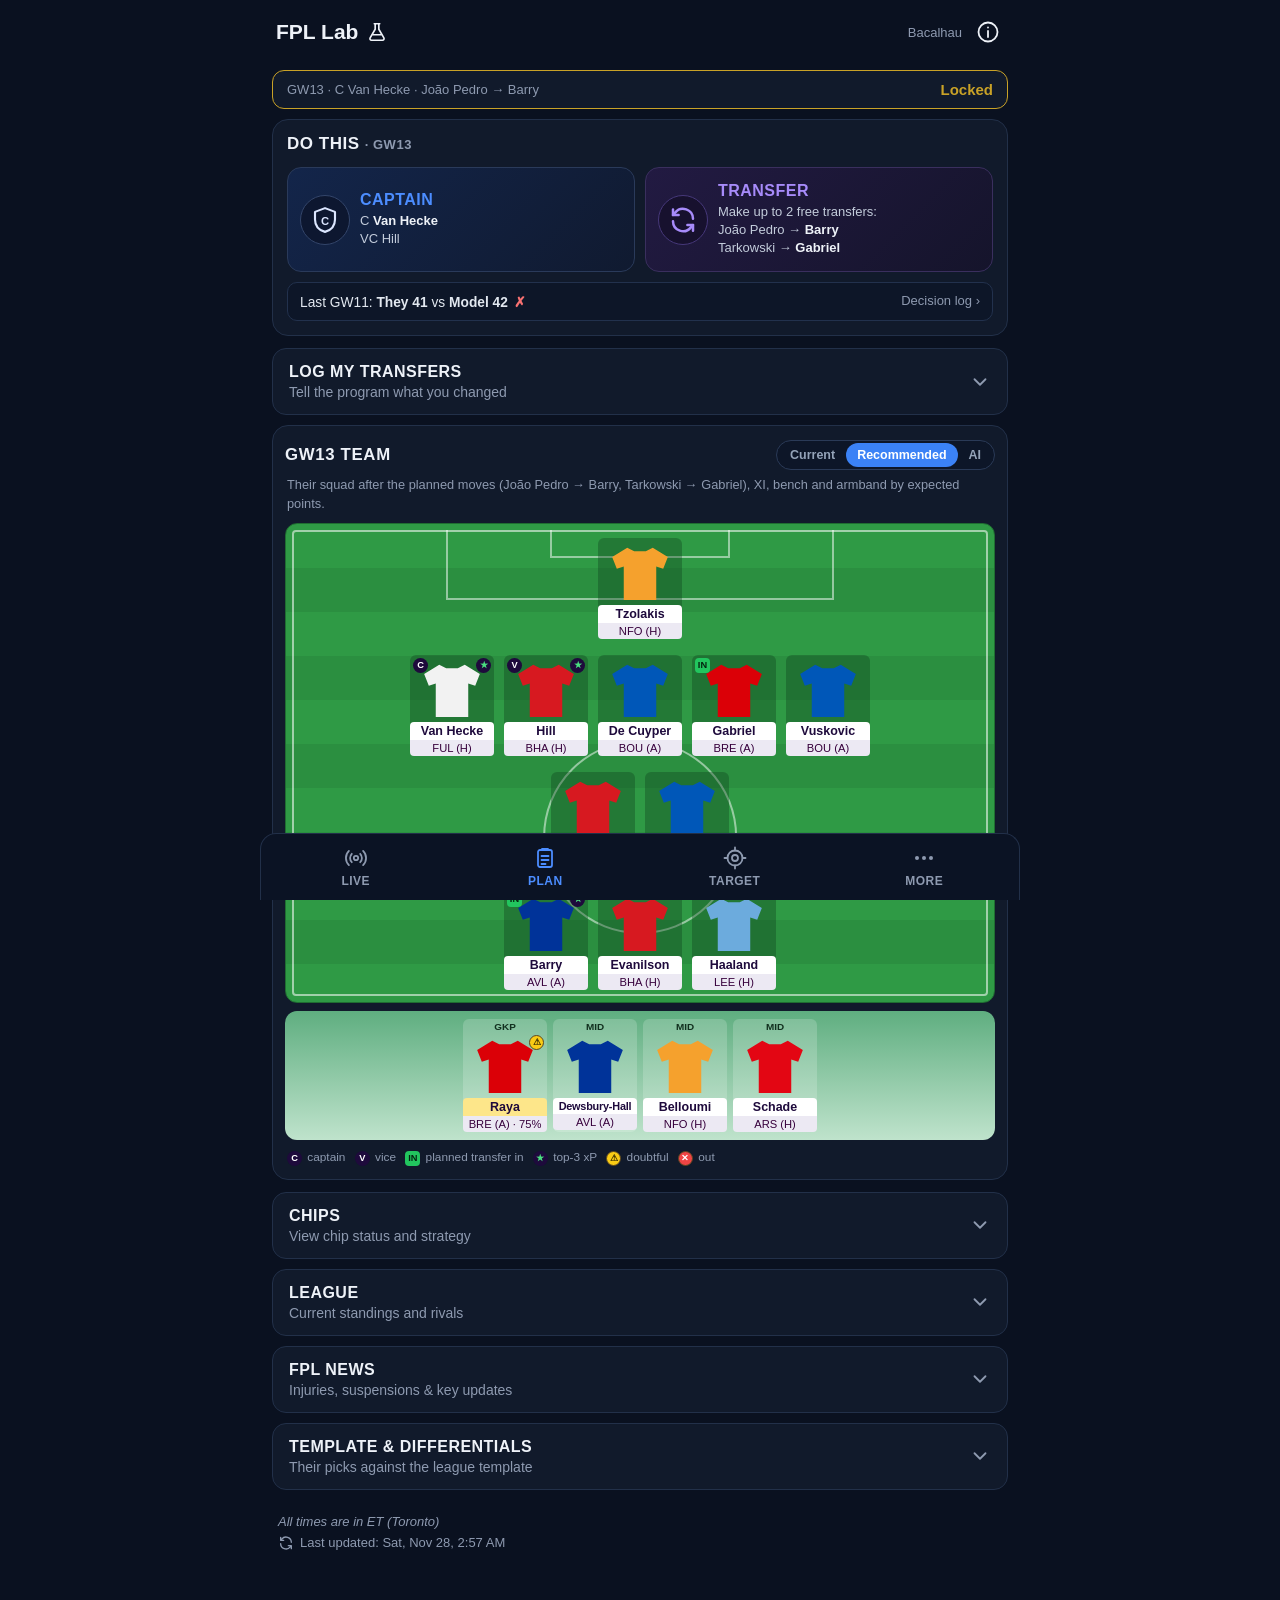
==== bacalhau.html @ bb695402 "Refresh FPL data 2026-11-28T07:57Z" ====
<!DOCTYPE html>
<html lang="en"><head><meta charset="utf-8"/><meta name="viewport" content="width=device-width,initial-scale=1"/>
<title>Bacalhau · FPL Lab</title>
<link rel="stylesheet" href="dashboard.css?v=b245bc27">
<style>footer a{color:var(--gold)}</style></head><body>
<header><div class="eyebrow">FPL Performance Lab</div><h1 id="teamName">Bacalhau</h1><div class="sub" id="meta"></div></header>
<div class="kpis" id="kpis"></div>
<div class="deadline-bar" id="deadlineBanner"></div><div id="chipAlert"></div><div id="liveBar"></div>
<nav class="tabs" id="tabs"></nav>
<section id="season" class="on"></section><section id="bench"></section><section id="captain"></section><section id="aiPlan"></section><section id="aiResults"></section><section id="aiDecision"></section><section id="transfers"></section>
<section id="plan"></section><section id="wildcard"></section><section id="strategy"></section><section id="stratFixtures"></section><section id="stratPlayers"></section><section id="stratRegress"></section><section id="revRegress"></section><section id="stratDefcon"></section><section id="stratRotation"></section><section id="stratFormFdr"></section><section id="stratValue"></section><section id="stratPrice"></section><section id="stratInjury"></section><section id="target1"></section><section id="target3"></section><section id="target6"></section><section id="leagues"></section><section id="news"></section><section id="setPieces"></section><section id="fh"></section><section id="chips"></section>
<footer id="foot"></footer>
<script src="dashboard-common.js?v=98f9e011"></script>
<script src="swing.js?v=a8206ab1"></script>
<script src="bacalhau-data.js?v=906083fa"></script>
<script src="news.js?v=6382385e"></script>
<script src="exa-news.js?v=5fb4ed66"></script>
<script src="bacalhau-wildcard.js?v=8e139f3d"></script>
<script>
const W={"You":"They","you":"they","Your":"Their","own":"Bacalhau doesn't own"}; // wording for the shared renderers in dashboard-common.js

const D=window.FPL_DATA;
document.getElementById("teamName").textContent=D.team.name;
document.getElementById("meta").textContent=D.team.manager+" · ID "+D.team.id+" · updated "+toToronto(D.generated_at);
document.getElementById("kpis").innerHTML=[["Season points",D.team.overall_points],["Overall rank",fmt(D.team.overall_rank)],[(D.team.live_value!=null?"Sell value":"Squad value"),"£"+Number(D.team.live_value??D.team.value).toFixed(1)+"m"],["Bank","£"+Number(D.team.bank).toFixed(1)+"m"]].map(([k,v])=>`<div class="kpi"><span>${k}</span><b>${v}</b></div>`).join("");
startDeadlineBanner(D,"deadlineBanner");
document.getElementById("chipAlert").innerHTML=chipAlertBanner(D);
loadLive("Bacalhau");
const TAB_GROUPS=[
  {id:"review",label:"Review",tabs:[["season","Season"],["bench","Bench"],["captain","Captain"],["transfers","Transfers"],["chips","Chips"],["revRegress","Regression"]]},
  {id:"ai",label:"AI team",tabs:[["aiPlan","Plan"],["aiResults","Results"],["aiDecision","Decision"]]},
  {id:"plan",label:"Plan",tabs:[["plan","Next 2 GWs"],["fh","Free Hit"],["wildcard","Wildcard"]]},
  {id:"strategy",label:"Strategy",tabs:[["strategy","Chips & Hits"],["stratFixtures","Fixtures"],["stratPlayers","XGA"],["stratRegress","Regression"],["stratDefcon","DEFCON"],["stratFormFdr","Form/FDR"],["stratValue","Value"]]},
  {id:"target",label:"Target",tabs:[["target1","1 GW"],["target3","3 GW"],["target6","6 GW"]]},
  {id:"intel",label:"Intel",tabs:[["news","News"],["stratInjury","Injury"],["stratRotation","Rotation"],["stratPrice","Price radar"],["setPieces","Set pieces"]]},
  {id:"league",label:"Leagues",tabs:[["leagues","Leagues"]]}
];
let activeGroup="review", activeTab="season";
const TAB_KEY="fpl-lab:tab:bacalhau";
{const r=restoreTab(TAB_GROUPS,TAB_KEY,activeGroup,activeTab); activeGroup=r.group; activeTab=r.tab;}
document.getElementById("tabs").onclick=e=>{const b=e.target.closest("button"); if(!b) return;
  if(b.dataset.group){activeGroup=b.dataset.group; const first=(TAB_GROUPS.find(x=>x.id===activeGroup)||{}).tabs||[]; if(!first.some(t=>t[0]===activeTab)) activeTab=first[0][0];}
  else if(b.dataset.id){activeTab=b.dataset.id; const owner=TAB_GROUPS.find(x=>x.tabs.some(t=>t[0]===activeTab)); if(owner) activeGroup=owner.id;}
  paintTabs();};
window.addEventListener("hashchange",()=>{const r=restoreTab(TAB_GROUPS,TAB_KEY,activeGroup,activeTab); if(r.tab!==activeTab){activeGroup=r.group; activeTab=r.tab; paintTabs();}});
paintTabs();
document.getElementById("season").innerHTML=dailyCheckCard(D)+gwTable();
const benchKeys=Object.keys(D.bench_audit||{}).sort((a,b)=>Number(String(b).replace(/\D/g,""))-Number(String(a).replace(/\D/g,"")));  // newest GW first
document.getElementById("bench").innerHTML=(benchKeys.length?benchKeys.map((k,i)=>benchBlock(k,k.toUpperCase(),i===0)).join(""):`<div class="card"><h2>Bench audit</h2><p class="note">No finished GW bench audit yet.</p></div>`)+`<ul class="note-list"><li>Green They = matched or beat the process benchmark; red They = fell short of it</li><li>Process/Hindsight are reference lines, not verdicts</li><li>Chips: green = correct sit, red = process miss, yellow = variance</li></ul>`;
renderCaptain(D);
renderRegression(D);
renderAiTeam(D,"Bacalhau");
function renderTransfers(){
  const rows=D.transfers||[];
  const total=rows.reduce((s,t)=>s+trNet(t),0);
  const by={}; for(const t of rows){const g=t.gw??"?"; by[g]=(by[g]||0)+trNet(t);}
  const gwLines=Object.keys(by).sort((a,b)=>Number(a)-Number(b)).map(g=>`<div class="chip">GW${g} · <b class="${cls(by[g])}">${sign(by[g])}</b></div>`).join("");
  const priceCell=t=>t.inn==="ROLL"?"–":`£${(t.out_price??0).toFixed(1)} → £${(t.in_price??0).toFixed(1)}`;
  const body=rows.map(t=>`<tr><td>GW${t.gw??"-"}</td><td>${esc(t.out)} → ${esc(t.inn)}</td><td>${t.chip?"–":priceCell(t)}</td><td class="${cls(trNet(t))}">${t.chip?"–":esc(t.net)}</td><td>${esc(t.verdict||"")}</td></tr>`).join("");
  const FL=D.ft_ledger||{};
  const ftRows=(FL.rows||[]).map(r=>`<tr><td>GW${r.gw}${r.chip?` <span class="pill used">${r.chip==="freehit"?"FH":"WC"}</span>`:""}</td><td>${r.had==null?"–":r.had}</td><td>${r.made}${r.chip?" (free)":""}</td><td class="${r.hit?"neg":""}">${r.hit?"−"+r.hit*4:"–"}</td><td><b>${r.left}</b></td></tr>`).join("");
  const ftCard=ftRows?`<div class="card"><h2>Free transfers · ${FL.next??"?"} for GW${FL.next_gw??"?"}</h2><ul class="note-list"><li>+1 free transfer each GW, banked up to 5; each transfer uses one, extras cost −4</li><li>Free Hit / Wildcard weeks: moves are free and the bank is carried through unchanged (nothing used, nothing added)</li><li>GW1 is the initial squad, so it banks nothing</li></ul><table class="table-compact"><thead><tr><th style="width:26%">GW</th><th style="width:18%">Had</th><th style="width:24%">Made</th><th style="width:16%">Hit</th><th style="width:16%">Left</th></tr></thead><tbody>${ftRows}</tbody></table></div>`:"";
  document.getElementById("transfers").innerHTML=rows.length
    ?ftCard+`<div class="card"><h2>Transfer points</h2><p class="note">Season net <b class="${cls(total)}">${sign(total)}</b></p><div class="xi">${gwLines}</div></div><div class="card"><h2>Transfers</h2><ul class="note-list"><li>Price = what Bacalhau sold the outgoing player for → what they paid for the incoming player, per FPL's own transfer record</li></ul><table><thead><tr><th>GW</th><th>Move</th><th>Price</th><th>Net</th><th>Verdict</th></tr></thead><tbody>${body}</tbody></table></div>`
    :`<div class="card"><h2>Transfers</h2><p class="note">No transfer-by-transfer list yet.</p></div>`;
}
renderTransfers();
function renderPlan(){
  const P=D.plan||{},up=P.upcoming||[];
  if(!up.length){document.getElementById("plan").innerHTML=`<div class="warn">Waiting for refresh.</div>`;return;}
  const heads=up.map(u=>`<th>GW${u.gw}</th>`).join("");
  const avail=P.availability||{};
  const rows=(P.rows||[]).map(r=>{
    const a=avail[r[1]]||null;
    const badge=a&&a.label?` <span class="pill used">${esc(a.label)}</span>`:"";
    let c=`<td>${esc(r[1])}${badge}</td><td>${esc(r[0])}</td>`;
    for(let i=0;i<up.length;i++){
      const xi=((P.xis||{})["gw"+up[i].gw]||{}).xi||[];
      const started=new Set(xi.map(n=>String(n).split(" (")[0]));
      let call=String(r[3+i*3])==="Blank"?"BLANK":(started.has(r[1])?"START":"SIT");
      c+=`<td>${esc(r[3+i*3])} <b class="${call==="START"?"pos":"neg"}">${call}</b></td>`;
    }
    return `<tr>${c}</tr>`;
  }).join("");
  const T=P.transfer||{}; const move=T.move;
  const actionLine=T.action==="TRANSFER"&&move?`${esc(move.out)} → ${esc(move.inn)}`:"Roll the free transfer";
  const squad=(P.rows||[]).map(r=>r[1]); const clubs={}; (P.rows||[]).forEach(r=>clubs[r[1]]=r[2]);
  const gw0=up[0]&&up[0].gw; const started=((((P.xis||{})["gw"+gw0]||{}).xi)||[]).map(n=>String(n).split(" (")[0]);
  const vs=newsVsSquad(squad, started, clubs);
  const benches=(P.bench_calls||[]).map(b=>`<div class="card"><h2>GW${b.gw} bench</h2><p class="note">Sit first: <b>${esc(b.worst||"-")}</b> · ${esc(b.why||"")}</p><div class="xi">${(b.sit||[]).map(x=>`<div class="chip sit">${esc(x)}</div>`).join("")}</div></div>`).join("");
  const transferCard=`<div class="card"><h2>Transfer · ${esc(T.action||"ROLL")} · ${T.ft_available??"?"} FT · bank £${Number(D.team.bank).toFixed(1)}</h2><p class="note"><b>${esc(actionLine)}</b></p><p class="note">${esc(T.reason||"")}</p></div>`;
  const injuryNote=Object.keys(avail).length?`<p class="note">Availability from FPL: ${esc(Object.entries(avail).map(([n,a])=>n+" "+(a.label||a.kind)).join(" · "))}</p>`:`<p class="note">No injury flags in current Bacalhau plan data.</p>`;
  const TT=D.transfer_targets||{};
  const ttXgRows=(TT.xg||[]).map(r=>`<tr><td>${nameCell(r.name,r.club)}${sigNote(r)}</td><td>${esc(r.pos)}</td><td>£${r.cost.toFixed(1)}</td><td>${Number(r.xgi_p90).toFixed(2)}</td><td>${r.goals}+${r.assists}</td></tr>`).join("")||`<tr><td colspan="5"><span class="note">No qualifying non-owned players yet.</span></td></tr>`;
  const ttDcRows=(TT.defcon||[]).map(r=>`<tr><td>${nameCell(r.name,r.club)}${sigNote(r)}</td><td>${esc(r.pos)}</td><td>£${r.cost.toFixed(1)}</td><td>${r.per90}/${r.threshold}</td></tr>`).join("")||`<tr><td colspan="4"><span class="note">No non-owned players reliably hitting the threshold yet.</span></td></tr>`;
  const targetsCard=`<div class="card"><h2>Transfer targets · not owned</h2><ul class="note-list"><li>Players Bacalhau doesn't own yet (${TT.min_minutes??"?"}+ mins)</li><li>Same signals used to audit their squad, scouted league-wide</li></ul><h3>Strong underlying (xGI per 90)</h3><table class="table-compact"><thead><tr><th style="width:36%">Player</th><th style="width:10%">Pos</th><th style="width:14%">Cost</th><th style="width:20%">xGI/90</th><th style="width:20%">G+A</th></tr></thead><tbody>${ttXgRows}</tbody></table><h3>Reliable DEFCON</h3><table class="table-compact"><thead><tr><th style="width:38%">Player</th><th style="width:12%">Pos</th><th style="width:16%">Cost</th><th style="width:34%">P90/Thr</th></tr></thead><tbody>${ttDcRows}</tbody></table></div>`;
  const W=window.FPL_WILDCARD_WATCH;
  const wildcardNote=(W&&W.chips&&W.chips.wildcard==="active")?`<div class="warn">Bacalhau has Wildcard <b>active</b> for GW${W.gw} (${esc(W.status)} — captured ${esc(W.captured_at)}). See the Wildcard tab for the squad.</div>`:"";
  document.getElementById("plan").innerHTML=`${thisGwCard(D)}${plannerCardCompact(D)}${wildcardNote}${transferCard}${newsCard("News vs Bacalhau",vs)}${benches}<div class="card"><h2>Fixtures</h2>${injuryNote}<table><thead><tr><th>Player</th><th>Pos</th>${heads}</tr></thead><tbody>${rows}</tbody></table></div>${targetsCard}`;
}
renderPlan();
function renderWildcardWatch(){
  const W=window.FPL_WILDCARD_WATCH;
  if(!W){document.getElementById("wildcard").innerHTML=`<div class="card"><h2>Wildcard watch</h2><p class="note">No wildcard squad captured yet.</p></div>`;return;}
  const R=W.recommend||null;
  const epByName={};
  if(R){(R.xi_ep||[]).concat(R.bench_ep||[]).forEach(p=>epByName[p.name]=p);}
  const statusKls={out:"neg",doubt:"mid"};
  const head=`<thead><tr><th style="width:38%">Player</th><th style="width:12%">Pos</th><th style="width:28%">Fixture</th><th style="width:22%">EP</th></tr></thead>`;
  const row=p=>{
    const rp=epByName[p.name];
    const epVal=rp&&rp.ep_next!=null?rp.ep_next:"–";
    const kls=rp?(statusKls[rp.status]||""):"";
    const tag=p.captain?` <span class="pill used">C</span>`:p.vice?` <span class="pill free">VC</span>`:"";
    return `<tr><td>${nameCell(p.name,p.club)}${tag}</td><td>${esc(p.pos)}</td><td>${esc(p.fixture||"")}</td><td class="${kls}">${epVal}</td></tr>`;
  };
  const xiRows=(W.xi||[]).map(row).join("")||`<tr><td colspan="4"><span class="note">No XI captured.</span></td></tr>`;
  const benchRows=(W.bench||[]).map(row).join("")||`<tr><td colspan="4"><span class="note">No bench captured.</span></td></tr>`;

  let recCard;
  if(R){
    const theirCap=(W.xi||[]).find(p=>p.captain);
    const theirCapEp=theirCap&&epByName[theirCap.name]?epByName[theirCap.name].ep_next:null;
    const capDiffers=theirCap&&R.captain&&theirCap.name!==R.captain;
    const capLine=capDiffers
      ?`<p class="note">Bacalhau captained <b>${esc(theirCap.name)}</b>${theirCapEp!=null?` (${theirCapEp} EP)`:""} — <b>${esc(R.captain)}</b> projects higher at <b>${R.captain_ep??"?"}</b> EP.</p>`
      :`<p class="note">Recommended captain matches Bacalhau's pick: <b>${esc(R.captain||"?")}</b> (${R.captain_ep??"?"} EP).</p>`;
    const yourVice=(W.xi||[]).find(p=>p.vice);
    const viceDiffers=yourVice&&R.vice&&yourVice.name!==R.vice;
    const viceLine=`<p class="note">Recommended vice: <b>${esc(R.vice||"?")}</b> (${R.vice_ep??"?"} EP)${viceDiffers?` — Bacalhau's vice is <b>${esc(yourVice.name)}</b>${epByName[yourVice.name]&&epByName[yourVice.name].ep_next!=null?` (${epByName[yourVice.name].ep_next} EP)`:""}`:""}.</p>`;
    const benchOrderLine=(R.bench_order&&R.bench_order.length)?`<p class="note">${R.bench_order_changed?"Suggested bench order (auto-subs go in this order — theirs differs)":"Bench order looks right"}: ${R.bench_order.map((n,i)=>`${i+1}. <b>${esc(n)}</b>${epByName[n]&&epByName[n].ep_next!=null?` (${epByName[n].ep_next})`:""}${epByName[n]&&epByName[n].status&&epByName[n].status!=="ok"?` <span class="pill used">${esc(epByName[n].status)}</span>`:""}`).join(" → ")}</p>`:"";
    const swapRows=(R.bench_swaps||[]).map(s=>`<li><span class="who">${esc(s.bench)} (${s.bench_ep}) over ${esc(s.starter)} (${s.starter_ep})</span><div class="detail">This bench player projects higher than a starter in the same position — worth reconsidering before the deadline.</div></li>`).join("")||`<li><span class="note">No bench player currently out-projects a starter in their position.</span></li>`;
    const flagRows=(R.availability_flags||[]).map(f=>`<li><span class="who">${esc(f.name)}</span> <span class="pill used">${esc(f.label||"Flagged")}</span></li>`).join("")||`<li><span class="note">No injury/doubt flags on this squad right now.</span></li>`;
    recCard=`<div class="card"><h2>Captain &amp; bench recommendation</h2><ul class="note-list"><li>Based on the program's own expected points for the next gameweek (xG/xA model, fixture, minutes security, availability) — not FPL's ep_next, which just repeats last week's form · a doubtful player (under 75% to play) isn't picked as captain or vice · each starter is offered up for swap only once</li><li>Recomputed every refresh — a pre-deadline read, not a locked call</li></ul>${capLine}${viceLine}${benchOrderLine}<p class="note">Bench-swap watch</p><ul class="chiplist">${swapRows}</ul><p class="note">Availability flags</p><ul class="chiplist">${flagRows}</ul></div>`;
  } else {
    recCard=`<div class="card"><h2>Captain &amp; bench recommendation</h2><p class="note">Not computed yet — lands after the next refresh run.</p></div>`;
  }

  const WT=W.worth_tracker||null;
  const wtDeltaCls=cls;  // same colours as the Price-change radar: up = green, down = red
  let worthCard;
  if(WT){
    const wtHead=`<thead><tr><th style="width:37%">Player</th><th style="width:15%">Then</th><th style="width:15%">Now</th><th style="width:15%">Δ</th><th style="width:18%">New Δ</th></tr></thead>`;
    const wtRow=p=>{
      const statusTag=p.status==="removed"?` <span class="pill used">Dropped</span>`:p.status==="added"?` <span class="pill free">Added</span>`:"";
      const thenCell=p.baseline_cost!=null?`£${p.baseline_cost.toFixed(1)}`:"–";
      const nowCell=p.current_cost!=null?`£${p.current_cost.toFixed(1)}`:"–";
      const deltaCell=p.delta!=null?`<span class="${wtDeltaCls(p.delta)}">${sign(p.delta)}</span>`:"–";
      const sinceCell=p.delta_since_added!=null?`<span class="${wtDeltaCls(p.delta_since_added)}" title="Added at £${p.entry_cost.toFixed(1)}">${sign(p.delta_since_added)}</span>`:"–";
      return `<tr><td>${esc(p.name)}${statusTag}</td><td>${thenCell}</td><td>${nowCell}</td><td>${deltaCell}</td><td>${sinceCell}</td></tr>`;
    };
    const wtRows=(WT.players||[]).map(wtRow).join("")||`<tr><td colspan="5"><span class="note">No target squad captured yet.</span></td></tr>`;
    const logLi=e=>{
      if(e.event==="captured") return `<li><span class="who">${esc(e.date)}</span><div class="detail">${esc(e.detail)}</div></li>`;
      if(e.event==="price_change") return `<li><span class="who">${esc(e.date)} · ${esc(e.player)}</span><div class="detail">£${e.from.toFixed(1)} → £${e.to.toFixed(1)} (<span class="${wtDeltaCls(e.delta)}">${sign(e.delta)}</span>)</div></li>`;
      if(e.event==="removed") return `<li><span class="who">${esc(e.date)} · ${esc(e.player)}</span><div class="detail">Dropped from target squad at £${e.price_at_change.toFixed(1)}</div></li>`;
      if(e.event==="added") return `<li><span class="who">${esc(e.date)} · ${esc(e.player)}</span><div class="detail">Added to target squad at £${e.price_at_change.toFixed(1)}</div></li>`;
      return "";
    };
    const logRows=(WT.log||[]).slice().reverse().map(logLi).join("")||`<li><span class="note">No changes logged yet.</span></li>`;
    worthCard=`<div class="card"><h2>Team worth &amp; price tracker</h2><ul class="note-list"><li>Market cost to rebuild this exact target squad from scratch at today's prices, first captured ${esc(WT.baseline.date)}</li><li>Not the same as Bacalhau's live squad value below — that one nets in the sell-price they'd actually get for players already owned, via FPL's real profit-share rule; this one is a flat "buy every one of these 15 today" total</li><li>Bacalhau's live squad value reflects their last CONFIRMED squad — FPL can't expose an unconfirmed wildcard draft before its own deadline, not even to them, so the two numbers below won't match while a draft is in progress; this "Market cost to rebuild" line is the one that tracks the draft itself</li><li>Updated every refresh until the GW${W.gw} deadline</li></ul><p class="note">Market cost to rebuild now: <b>£${WT.current.total_cost.toFixed(1)}m</b> · vs first captured: <b class="${wtDeltaCls(WT.total_delta)}">${sign(WT.total_delta)}</b></p><p class="note">Bacalhau's live squad value (today's sell prices, FPL's profit-share rule): <b>£${Number(D.team.live_value??D.team.value).toFixed(1)}m</b> · FPL's last-deadline snapshot: <b>£${Number(D.team.value).toFixed(1)}m</b></p><table class="table-compact">${wtHead}<tbody>${wtRows}</tbody></table><h3>Change log</h3><ul class="chiplist">${logRows}</ul><ul class="legend-list"><li>Then/Now = price when first captured vs current price</li><li>Δ = price change since first captured — green = price went up, red = price went down (same colours as the Price-change radar) — an up-move means a pick you hold is worth more, but also that the plan costs more to buy until you own him</li><li>New Δ = price change since the specific pick was added — shown only when it differs from Δ (i.e. for names added after the original baseline capture)</li></ul></div>`;
  } else {
    worthCard=`<div class="card"><h2>Team worth &amp; price tracker</h2><p class="note">Not computed yet — lands after the next refresh run.</p></div>`;
  }

  const wc3=(D.targets&&D.targets.wc_top3)||[];
  const wcUsedNow=!!(D.chips_official&&D.chips_official.wildcard)&&(((D.deadline||{}).next_gw)||0)<20;
  const wc3Card=(wc3.length&&!wcUsedNow)?`<div class="card"><h2>WC names the room barely owns</h2><ul class="chiplist">${wc3.map(r=>`<li><span class="who">${esc(r.name)} · £${r.cost.toFixed(1)}</span><div class="detail">${esc((r.why||[]).join(" · ")||"–")}${r.esl_own!=null?" · ESL own "+r.esl_own+"/"+(r.esl_n??"?"):""}</div></li>`).join("")}</ul></div>`:"";

  document.getElementById("wildcard").innerHTML=`<div class="warn">${esc(W.note||"Provisional squad — hand-captured from Bacalhau's own Pick Team screen, not the FPL API. Can still change before the deadline.")}</div><div class="card"><h2>${esc(W.team)}'s Wildcard · GW${W.gw}</h2><p class="note">Deadline <b>${esc(W.deadline)}</b> · Captured ${esc(W.captured_at)} · Status: <b>${esc(W.status)}</b></p><p class="note">Starting XI</p><table class="table-compact">${head}<tbody>${xiRows}</tbody></table><p class="note">Bench</p><table class="table-compact">${head}<tbody>${benchRows}</tbody></table></div>${recCard}${worthCard}${wc3Card}${eslWildcardCard(W,D,W.team)}`;
}
renderWildcardWatch();
function renderStrategy(){
  const S=D.strategy||{};
  const STATUS_LABEL={used:"Used",open:"Open now",upcoming:"Not open yet",expired:"Expired"};
  // One row per chip instead of one full card per chip — 4 cards that each
  // said little more than "#1: used GW3, #2: opens GW20" cost a lot of
  // scroll for 8 short facts total.
  const chipCellTxt=w=>{
    if(!w) return "–";
    if(w.status==="used") return `Used GW${w.used_gw}`;
    if(w.status==="open") return `Open (GW${w.start}-${w.stop})`;
    if(w.status==="upcoming") return `Opens GW${w.start}`;
    return STATUS_LABEL[w.status]||w.status;
  };
  const chipRows=(S.chips||[]).map(c=>{
    const w1=(c.windows||[])[0], w2=(c.windows||[])[1];
    return `<tr><td>${esc(c.label)}</td><td class="${w1&&w1.status==="open"?"pos":""}">${chipCellTxt(w1)}</td><td class="${w2&&w2.status==="open"?"pos":""}">${chipCellTxt(w2)}</td></tr>`;
  }).join("");
  const chips=`<div class="card"><h2>Chips</h2><table class="table-compact"><thead><tr><th style="width:34%">Chip</th><th style="width:33%">#1</th><th style="width:33%">#2</th></tr></thead><tbody>${chipRows}</tbody></table></div>`;
  const H=S.hits||{};
  const hitsBlock=(H.rows&&H.rows.length)
    ?`<p class="note">Total hit cost <b class="neg">-${H.total_cost}</b> · Those moves netted <b class="${cls(H.total_moves_net)}">${sign(H.total_moves_net)}</b> · After cost <b class="${cls(H.net_after_cost)}">${sign(H.net_after_cost)}</b></p><ul class="chiplist">${H.rows.map(r=>`<li><span class="who">GW${r.gw}</span><div class="detail">Cost -${r.cost} · moves netted ${sign(r.moves_net)} · <b class="${r.paid_off?"pos":"neg"}">${r.paid_off?"Paid off":"Not worth it"}</b></div></li>`).join("")}</ul>`
    :`<p class="note">No hits taken this season.</p>`;
  const eslLg=((D.leagues&&D.leagues.mini)||[]).find(x=>x.id===125784);
  const eslTac=(eslLg&&eslLg.tactics)||null;
  const p2p3Card=rivalsCard(eslTac,"ESL","they");
  const F=S.fixtures||{};
  const fRows=(F.rows||[]).map(r=>{
    const flags=[(r.blanks&&r.blanks.length)?`Blank: ${r.blanks.join(", ")}`:"",(r.doubles&&r.doubles.length)?`Dbl: ${r.doubles.join(", ")}`:""].filter(Boolean).join(" · ");
    return `<tr><td>GW${r.gw}</td><td>${r.avg_fdr??"-"}</td><td>${esc(flags)||"–"}</td></tr>`;
  }).join("");
  const chipIsOpen=key=>{const c=(S.chips||[]).find(x=>x.chip===key);return !!(c && (c.windows||[]).some(w=>w.status==="open"));};
  const fhOpen=chipIsOpen("freehit"), bbOpen=chipIsOpen("bboost"), tcOpen=chipIsOpen("3xc");
  const wcOpen=chipIsOpen("wildcard");
  const NO_LIVE_CHIP="No live FH/BB/TC this half. "+(wcOpen?"A Wildcard is still available.":"The Wildcard is already used this half, so sit tight.");
  const easiest=F.easiest?`<p class="note">Easiest run: <b>GW${F.easiest.gw}</b> (avg FDR ${F.easiest.avg_fdr}) — a good week to sit tight rather than chip.</p>`:"";
  const hardest=F.hardest?`<p class="note">Toughest stretch: <b>GW${F.hardest.gw}</b> (avg FDR ${F.hardest.avg_fdr}) — ${fhOpen?"worth watching for a Free Hit.":NO_LIVE_CHIP}</p>`:"";
  const blankNote=F.first_blank?`<p class="note">Blank gameweek ahead: <b>GW${F.first_blank.gw}</b> — ${esc(F.first_blank.blanks.join(", "))} have no fixture.</p>`:`<p class="note">No blank gameweeks detected in this window.</p>`;
  const doubleNote=F.first_double?`<p class="note">Double gameweek ahead: <b>GW${F.first_double.gw}</b> — ${esc(F.first_double.doubles.join(", "))} play twice. ${(bbOpen||tcOpen)?"Bench Boost / Triple Captain candidate.":NO_LIVE_CHIP}</p>`:`<p class="note">No double gameweeks detected in this window.</p>`;
  const XG=D.xg_signal||{};
  const xgTagText=r=>{
    const bits=[];
    if(r.tag==="overperforming") bits.push("Overperforming");
    if(r.tag==="underperforming") bits.push("Underperforming");
    if((r.due||[]).includes("goal")) bits.push("Shot volume (Understat)");
    if((r.due||[]).includes("assist")) bits.push("Chance volume (Understat)");
    if(r.gc_tag==="riding_luck") bits.push("Defence lucky");
    if(r.gc_tag==="unlucky") bits.push("Defence unlucky");
    return bits.length?bits.map(esc).join("<br>"):"On track";
  };
  const xgTagCls=r=>{
    if(r.tag==="overperforming"||r.gc_tag==="riding_luck") return "neg";
    if(r.tag==="underperforming"||r.gc_tag==="unlucky") return "pos";
    return "";
  };
  const xgDiffCls=r=>r.tag==="overperforming"?"neg":r.tag==="underperforming"?"pos":"";
  const xgHead=`<thead><tr><th style="width:30%">Player</th><th style="width:9%">Pos</th><th style="width:19%">G+A/xGI</th><th style="width:13%">Diff</th><th style="width:29%">Tag</th></tr></thead>`;
  const xgNext=r=>"";
  const xgRow=r=>`<tr><td class="wrap">${nameCell(r.name,r.club)}${xgNext(r)}</td><td>${esc(r.pos)}</td><td>${r.gi}/${r.xgi}</td><td class="${xgDiffCls(r)}">${sign(r.diff)}</td><td class="wrap ${xgTagCls(r)}">${xgTagText(r)}</td></tr>`;
  const xgRows=(XG.rows||[]).map(xgRow).join("")||`<tr><td colspan="5"><span class="note">No squad players with ${XG.min_minutes??"?"}+ minutes yet.</span></td></tr>`;
  const xgTopHead=`<thead><tr><th style="width:36%">Player</th><th style="width:10%">Pos</th><th style="width:14%">Cost</th><th style="width:20%">xGI/90</th><th style="width:20%">G+A</th></tr></thead>`;
  const xgTopRow=r=>`<tr><td class="wrap">${nameCell(r.name,r.club)}${xgNext(r)}${sigNote(r)}</td><td>${esc(r.pos)}</td><td>£${r.cost.toFixed(1)}</td><td>${Number(r.xgi_p90).toFixed(2)}</td><td>${r.goals}+${r.assists}</td></tr>`;
  const xgTopRows=(XG.top||[]).map(xgTopRow).join("")||`<tr><td colspan="5"><span class="note">No qualifying players yet.</span></td></tr>`;
  const IM=XG.imminent||{};
  const imUS=IM.source==="understat";
  const fdrCls=r=>r.fdr==null?"":(r.fdr<=2?"pos":(r.fdr>=4?"neg":""));
  const imHead=k=>`<thead><tr><th style="width:24%">Player</th><th style="width:8%">Pos</th><th style="width:11%">Cost</th>${imUS?(k==="goal"?`<th style="width:11%">SoT</th><th style="width:10%">Big</th><th style="width:10%">G</th>`:`<th style="width:11%">Key</th><th style="width:10%">Big</th><th style="width:10%">A</th>`):`<th style="width:25%">${k==="goal"?"xG / goals":"xA / assists"}</th><th style="width:24%">Last</th>`}${imUS?`<th style="width:16%">Next</th>`:""}</tr></thead>`;
  const imRow=k=>r=>`<tr><td>${nameCell(r.name,r.club)}</td><td>${esc(r.pos)}</td><td>£${r.cost.toFixed(1)}</td>${imUS?(k==="goal"?`<td class="pos">${r.sot}</td><td class="pos">${r.big}</td><td>${r.goals}</td>`:`<td class="pos">${r.cc}</td><td class="pos">${r.big_cc}</td><td>${r.assists}</td>`):`<td class="pos">${k==="goal"?r.xg+" / "+r.goals:r.xa+" / "+r.assists}</td><td>${r.gws} GWs</td>`}${imUS?`<td class="${fdrCls(r)}" title="${r.owned_pct}% owned">${esc(r.next||"–")}</td>`:""}</tr>`;
  const imCols=imUS?7:5;
  const imRows=k=>(IM[k]||[]).map(imRow(k)).join("")||`<tr><td colspan="${imCols}"><span class="note">None meet the threshold right now.</span></td></tr>`;
  const imLegend=imUS
    ?`<li>Goals list: ${esc(IM.goal_rule||"")}. Assists list: ${esc(IM.assist_rule||"")}. Only players with no return yet in the last ${IM.window??"?"} appearances.</li><li>SoT = shots on target; Big = shots worth 0.3+ xG; Key = shots set up for a teammate; G / A = goals / assists in that window (Understat per-shot data)</li><li>Ranked by volume plus the next fixture and a small bonus under 10% ownership. A shortlist of players getting chances, not a prediction that a goal is overdue — see the track record below</li>`
    :`<li>High chance volume = ${IM.min_xg??"?"}+ xG over the last ${IM.window??"?"} appearances with no goal; assists ${IM.min_xa??"?"}+ xA with no assist</li><li>Understat was unreachable on this refresh, so FPL's own xG / xA stand in for shots and chances created</li>`;
  const VLall=Object.values(D.volume_log||{}).filter(Boolean).sort((a,b)=>b.gw-a.gw);
  const VL=VLall.filter(e=>e.graded&&e.rule===2), VLpending=VLall.filter(e=>!e.graded), VLold=VLall.filter(e=>e.graded&&e.rule!==2);
  const vlStat=(e,kind)=>{const all=(e.flags||[]).filter(f=>f.kind===kind);const pl=all.filter(f=>f.played);const hit=pl.filter(f=>f.got>0).length;return {all:all.length,n:pl.length,hit,base:(e.baseline_att||e.baseline||{})[kind]};};
  const pct=(h,n)=>n?Math.round(100*h/n)+"%":"–";
  const vlTot=kind=>{let n=0,hit=0,all=0,bn=0,bh=0;VL.forEach(e=>{const x=vlStat(e,kind);n+=x.n;hit+=x.hit;all+=x.all;if(x.base!=null){bn+=x.n;bh+=x.n*x.base;}});return {n,hit,all,base:bn?Math.round(100*bh/bn)+"%":"–"};};
  const vlPos=kind=>{const m={};VL.forEach(e=>(e.flags||[]).forEach(f=>{if(f.kind!==kind||!f.played||!f.pos)return;const x=m[f.pos]||(m[f.pos]={n:0,h:0});x.n++;if(f.got>0)x.h++;}));const bits=["FWD","MID","DEF"].filter(p=>m[p]).map(p=>`${p} ${m[p].h}/${m[p].n}`);return bits.length?`<div class="detail">By position · ${bits.map(esc).join(" · ")}</div>`:"";};
  const tg=vlTot("goal"),ta=vlTot("assist"),tc={n:tg.n+ta.n,hit:tg.hit+ta.hit};
  const vlOutcome=f=>!f.played?`<span class="note">Did not play</span>`:(f.got>0?`<b class="pos">✓ ${f.kind==="goal"?"Scored":"Assisted"}${f.got>1?" ×"+f.got:""}</b>`:`<b class="neg">✗ No ${f.kind==="goal"?"goal":"assist"}</b>`);
  const vlList=(e,kind)=>(e.flags||[]).filter(f=>f.kind===kind).map(f=>`<tr><td>${esc(f.name)} <span class="note">${esc(f.club)}</span></td><td>${vlOutcome(f)}</td></tr>`).join("");
  const vlBlock=(e,i)=>{const g=vlStat(e,"goal"),a=vlStat(e,"assist");return `<details class="card fold"${i===0?" open":""}><summary><h2>GW${e.gw}</h2><span class="foldsum">Goals <b class="${g.hit?"pos":""}">${g.hit}/${g.n}</b> · Assists <b class="${a.hit?"pos":""}">${a.hit}/${a.n}</b>${e.backfilled?` <span class="note">(rebuilt)</span>`:""}</span></summary><table class="table-compact"><thead><tr><th style="width:55%">Predicted to score</th><th style="width:45%">Result in GW${e.gw}</th></tr></thead><tbody>${vlList(e,"goal")||`<tr><td colspan="2"><span class="note">None flagged</span></td></tr>`}</tbody></table><table class="table-compact"><thead><tr><th style="width:55%">Predicted to assist</th><th style="width:45%">Result in GW${e.gw}</th></tr></thead><tbody>${vlList(e,"assist")||`<tr><td colspan="2"><span class="note">None flagged</span></td></tr>`}</tbody></table><p class="note">Attacking-starter baseline that week: ${(e.baseline_att||e.baseline)?Math.round(100*(e.baseline_att||e.baseline).goal)+"% of attacking starters who played scored, "+Math.round(100*(e.baseline_att||e.baseline).assist)+"% assisted":"–"}</p></details>`;};
  const vlDistinct=new Set();VL.forEach(e=>(e.flags||[]).forEach(f=>{if(f.played)vlDistinct.add(f.name+"|"+f.club);}));
  const _bw=[[tg.base,tg.n],[ta.base,ta.n]].map(([b,n])=>[parseFloat(b),n]).filter(([b,n])=>!isNaN(b)&&n>0);
  const vlBase=_bw.length?Math.round(_bw.reduce((s,[b,n])=>s+b*n,0)/_bw.reduce((s,[,n])=>s+n,0)):null;
  const vlVerdict=(tc.n>=20&&vlBase!=null)?(100*tc.hit/tc.n<vlBase?`<div class="detail"><b>Below the baseline so far (${pct(tc.hit,tc.n)} vs ${vlBase}%): use these lists only to see who is getting chances, not to buy.</b></div>`:`<div class="detail">At or above the baseline so far (${pct(tc.hit,tc.n)} vs ${vlBase}%).</div>`):"";
  const vlOldLine=(()=>{if(!VLold.length) return ""; let gn=0,gh=0,an=0,ah=0; VLold.forEach(e=>{const g=vlStat(e,"goal"),a=vlStat(e,"assist"); gn+=g.n;gh+=g.hit;an+=a.n;ah+=a.hit;}); return `<p class="note"><b>Earlier screen</b> (GW${Math.min(...VLold.map(e=>e.gw))}-${Math.max(...VLold.map(e=>e.gw))}: 3 shots on target or 2 big chances, kept apart from the new rule): goals ${gh}/${gn} (${pct(gh,gn)}), assists ${ah}/${an} (${pct(ah,an)}).</p>`;})();
  const vlCard=`<h3>Track record · did the flagged players deliver?</h3><p class="note">Graded against FPL's final points once a gameweek is settled</p>${vlOldLine}${VL.length?"":`<p class="note">The new screen (10+ shots / 8+ chances created) has no settled gameweek yet: its first result appears after the GW${(VLpending[0]||{}).gw||""} games are settled.</p>`}${VL.length?`<div class="card"><h2>Success rate</h2><ul class="chiplist"><li><span class="who">Goal list</span><span><b>${tg.hit}/${tg.n}</b> scored (${pct(tg.hit,tg.n)})</span><div class="detail">Attacking-starter baseline ${tg.base} · ${tg.all-tg.n} flagged did not play</div>${vlPos("goal")}</li><li><span class="who">Assist list</span><span><b>${ta.hit}/${ta.n}</b> assisted (${pct(ta.hit,ta.n)})</span><div class="detail">Attacking-starter baseline ${ta.base} · ${ta.all-ta.n} flagged did not play</div>${vlPos("assist")}</li><li><span class="who">Combined</span><span><b>${tc.hit}/${tc.n}</b> delivered (${pct(tc.hit,tc.n)})</span><div class="detail">Over ${VL.length} graded gameweek${VL.length===1?"":"s"}; only players who played count. ${tc.n} flags are ${vlDistinct.size} different players (repeats count each week)</div>${vlVerdict}</li></ul></div>${VL.map(vlBlock).join("")}`:`<p class="note">Starts filling once a flagged gameweek finishes.</p>`}${VLpending.map(e=>`<p class="note">GW${e.gw}: ${(e.flags||[]).length} players flagged, results after the gameweek finishes</p>`).join("")}<ul class="legend-list"><li>Each gameweek's lists are rebuilt from only the matches played before its deadline, then checked against FPL's goals and assists in that gameweek ("rebuilt" = recreated after the fact for gameweeks before this tracker existed; ownership % is today's)</li><li>Only flagged players who played count toward the rate. The baseline is the share of attacking starters (midfielders and forwards with 60+ minutes) that week who scored or assisted - a fair yardstick for players who are already starting. With so few flags the rate is noise until there are around 100 of them</li><li>A rate well above the baseline means the list is worth acting on; about equal means it only shows who is getting chances</li></ul>`;
  const imOld=`<h3>High chance volume · goals (players you don't own)</h3><p class="note">Source: Understat, last 4 appearances</p><table class="table-compact">${imHead("goal")}<tbody>${imRows("goal")}</tbody></table><h3>High chance volume · assists (players you don't own)</h3><p class="note">Source: Understat, last 4 appearances</p><table class="table-compact">${imHead("assist")}<tbody>${imRows("assist")}</tbody></table><ul class="legend-list">${imLegend}<li>Your own players show "Shot volume" / "Chance volume" in the squad table's Tag column</li></ul>${vlCard}`;
  const imCard=imUS?imminentCards(D)+vlCard:imOld;
  const xgRegHead=`<thead><tr><th style="width:38%">Player</th><th style="width:10%">Pos</th><th style="width:26%">G+A/xGI</th><th style="width:26%">Diff</th></tr></thead>`;
  const xgRegRow=r=>{
    const ctx="";
    const watch=(r.tag==="overperforming"&&r.fdr!=null&&r.fdr<=2)?` <span class="pill free">hold / watch</span>`:"";
    return `<tr><td class="wrap">${nameCell(r.name,r.club)}${watch}${ctx?`<div class="note">${ctx}</div>`:""}</td><td>${esc(r.pos)}</td><td>${r.gi}/${r.xgi}</td><td class="${xgDiffCls(r)}">${sign(r.diff)}</td></tr>`;};
  const xgDefRow=r=>`<tr><td class="wrap">${nameCell(r.name,r.club)}</td><td>${esc(r.pos)}</td><td>${r.goals_conceded}/${r.xgc}</td><td class="pos">${sign(-(r.gc_diff||0))}</td></tr>`;
  const xgDefRows=(XG.top_def_lucky||[]).map(xgDefRow).join("")||`<tr><td colspan="4"><span class="note">No qualifying defenders or keepers.</span></td></tr>`;
  const earlyNote=(XG.finished_gws!=null&&XG.finished_gws<10)?`<p class="note">Only ${XG.finished_gws} gameweeks played: treat these as a watch list, not a sell list.</p>`:"";
  const xgOverRows=(XG.top_over||[]).slice(0,6).map(xgRegRow).join("")||`<tr><td colspan="4"><span class="note">No qualifying players yet.</span></td></tr>`;
  const xgUnderRows=(XG.top_under||[]).slice(0,6).map(xgRegRow).join("")||`<tr><td colspan="4"><span class="note">No qualifying players yet.</span></td></tr>`;
  const xgCard=`<div class="card"><h2>XGA · underlying numbers</h2><ul class="note-list"><li>Squad players with ${XG.min_minutes??"?"}+ mins: actual goals + assists vs FPL's expected numbers (defenders and keepers: goals conceded vs expected)</li><li>A gap of ${XG.threshold??2}+ is tagged Overperforming / Underperforming</li></ul><h3>Bacalhau's squad</h3><p class="note">Source: FPL season xG/xA</p><table class="table-compact">${xgHead}<tbody>${xgRows}</tbody></table><h3>Top ${XG.top_n??"?"} xGI/90 · players you don't own</h3><p class="note">Source: FPL season xG/xA</p><table class="table-compact">${xgTopHead}<tbody>${xgTopRows}</tbody></table><h3>Returns vs xGI · players you don't own</h3><p class="note">Source: FPL season xG/xA. Red = above xGI, green = below; two seasons of history say these gaps mostly persist, so check the Regression tab to see who is really cooling (gap ${XG.under_soft??1.5}+)</p><table class="table-compact">${xgRegHead}<tbody>${xgOverRows}${xgUnderRows}</tbody></table>${earlyNote}<h3>Defence running lucky — goals conceded below xGC (defenders and keepers you don't own)</h3><p class="note">Source: FPL season xG/xA. Clean sheets that may not last; not a transfer order.</p><table class="table-compact"><thead><tr><th style="width:44%">Player</th><th style="width:12%">Pos</th><th style="width:22%">GC/xGC</th><th style="width:22%">Luck</th></tr></thead><tbody>${xgDefRows}</tbody></table>${imCard}<ul class="legend-list"><li>Track-record weeks before the starter/position filters were added still include some defenders; read the rate from the newer weeks</li><li>G+A/xGI = actual goal involvements vs FPL's own expected number</li><li>Diff = G+A minus xGI — red means overperforming, green means underperforming</li><li>Tag: Overperforming/Underperforming describe goals + assists vs FPL's xGI. They are not transfer orders - check the fixture, ownership and minutes first</li><li>Defence lucky/unlucky are separate: Defence lucky/unlucky (DEF/GKP only) flags goals conceded vs expected</li></ul></div>`;
  const DC=D.defcon||{};
  const dcTagLabel=r=>r.tag==="reliable"?"Yes":r.tag==="borderline"?"Close":"No";
  const dcTagCls=r=>r.tag==="reliable"?"pos":r.tag==="borderline"?"mid":"";
  const dcHead=`<thead><tr><th style="width:38%">Player</th><th style="width:12%">Pos</th><th style="width:26%">P90/Thr</th><th style="width:24%">Hits it</th></tr></thead>`;
  const dcRow=r=>`<tr><td>${nameCell(r.name,r.club)}</td><td>${esc(r.pos)}</td><td>${r.per90}/${r.threshold}</td><td class="${dcTagCls(r)}">${dcTagLabel(r)}</td></tr>`;
  const dcRows=(DC.rows||[]).map(dcRow).join("")||`<tr><td colspan="4"><span class="note">No qualifying squad players yet.</span></td></tr>`;
  const dcTopHead=`<thead><tr><th style="width:34%">Player</th><th style="width:10%">Pos</th><th style="width:14%">Cost</th><th style="width:22%">P90/Thr</th><th style="width:20%">Hits it</th></tr></thead>`;
  const dcTopRow=r=>`<tr><td>${nameCell(r.name,r.club)}${sigNote(r)}</td><td>${esc(r.pos)}</td><td>£${r.cost.toFixed(1)}</td><td>${r.per90}/${r.threshold}</td><td class="${dcTagCls(r)}">${dcTagLabel(r)}</td></tr>`;
  const dcTopRows=(DC.top||[]).map(dcTopRow).join("")||`<tr><td colspan="5"><span class="note">No qualifying players yet.</span></td></tr>`;
  const dcCard=`<div class="card"><h2>Defensive Contribution (DEFCON)</h2><ul class="note-list"><li>Squad outfield players (${DC.min_minutes??"?"}+ mins) vs the 2-pt defensive-actions threshold</li><li>"Hits it" = Yes/Close/No — green reliably clears it most matches</li><li>A real differentiator most casual managers ignore</li></ul><h3>Bacalhau's squad</h3><table class="table-compact">${dcHead}<tbody>${dcRows}</tbody></table><h3>Top ${DC.top_n??"?"} · players you don't own</h3><table class="table-compact">${dcTopHead}<tbody>${dcTopRows}</tbody></table><ul class="legend-list"><li>P90/Thr = combined defensive actions per 90 min vs the threshold needed (10 for DEF, 12 for MID/FWD — clearances+blocks+interceptions+tackles, plus recoveries for MID/FWD)</li></ul></div>`;
  const RR=D.rotation_risk||{};
  const rrGws=RR.gws||[];
  const rrTagLabel={falling:"Falling",declining:"Fading",rising:"Rising",starter:"Starter",fringe:"Fringe",mixed:"Mixed"};
  const rrKls={falling:"neg",declining:"neg",rising:"pos",mixed:"mid"};
  const rrWhy=r=>{
    if(r.reason==="injury"){const lbl=r.avail_label||"Flagged"; return `<span class="neg">${esc(lbl.replace("DOUBT ",""))}</span>`;}
    if(r.reason==="rotation") return `<span class="mid">Rotation</span>`;
    if(r.reason==="congestion") return `<span class="${r.rest_days!=null&&r.rest_days<=2?"neg":"mid"}">Congestion</span>`;
    if(r.reason==="squeeze") return `<span class="mid">Squeeze</span>`;
    if(r.reason==="unused") return `<span class="neg">Unused</span>`;
    if(r.reason==="rested") return `<span class="mid">Rested</span>`;
    return "–";
  };
  const rrRestCls=d=>d==null?"":d<=2?"used":d===3?"mid":"free";
  const rrRest=r=>r.rest_days!=null?`<span class="pill ${rrRestCls(r.rest_days)}" title="${esc((r.rest_days>=7?r.rest_days+" days since last match · ":"")+((r.between_labels&&r.between_labels.length)?"after "+r.between_labels.join(" + ")+" · ":"")+(r.next_match_label||"")+(r.following_label?" · then "+r.following_label:""))}">${r.rest_days>=7?"7d+":r.rest_days+"d"}</span>`:"–";
  const rrRows=(RR.rows||[]).map(r=>`<tr><td>${nameCell(r.name,r.club)}</td><td>${esc(r.pos)}</td><td>${r.minutes.join(" → ")}</td><td class="${rrKls[r.trend]||""}">${rrTagLabel[r.trend]||esc(r.trend)}</td><td>${rrRest(r)}</td><td>${rrWhy(r)}</td></tr>`).join("")||`<tr><td colspan="6"><span class="note">Not enough finished GWs yet for a trend.</span></td></tr>`;
  const rrExtra=(RR.rows||[]).filter(r=>r.news||r.rotation_note).map(r=>`<li><span class="who">${esc(r.name)}</span><div class="detail">${esc(r.rotation_note||r.news)}</div></li>`).join("");
  const rrCard=`<div class="card"><h2>Rotation &amp; injury risk${RR.target_gw?` · looking ahead to GW${RR.target_gw}`:""}</h2><ul class="note-list"><li>Real-world minutes over the last ${rrGws.length||"?"} finished GWs${rrGws.length?` (GW${rrGws[0]}-GW${rrGws[rrGws.length-1]})`:""}</li><li>Cross-checked against FPL's own injury/suspension status</li><li>Once a gameweek's deadline has passed its squad is locked, so Rest and the Why flags look only at what you can still act on: the club's first match of the NEXT gameweek, and any midweek European/cup tie before it. Rest = days between the club's last match before then and that match, counting ALL competitions (Champions League/Europa/Conference League/FA Cup/EFL Cup), not just Premier League — FPL's own data only covers Premier League fixtures, so this comes from fixturedownload.com feeds (Premier League, Champions/Europa/Conference League) plus Wikipedia for the EFL/FA Cup, refreshed at most every 30 minutes</li><li>Catches someone sliding out of the XI before it shows up as a bench-audit miss</li></ul><table class="table-compact"><thead><tr><th style="width:23%">Player</th><th style="width:9%">Pos</th><th style="width:23%">Mins</th><th style="width:12%">Trend</th><th style="width:14%">Rest</th><th style="width:19%">Why</th></tr></thead><tbody>${rrRows}</tbody></table><ul class="legend-list"><li>Mins = minutes in each of the last ${rrGws.length||"?"} finished GWs, oldest → newest</li><li>Falling = was starting (${RR.start_mins??46}+ mins), now fringe/bench</li><li>Declining = still starting but starts getting shorter</li><li>Rising = breaking into the side</li><li>Rest = days' rest before the club's first match of the upcoming gameweek (any competition, including a midweek tie in between); red ≤2 days, amber 3, green 4+; anything a week or longer just shows 7d+ (a long gap such as an international break says nothing about rotation); hover for the exact figure and the match after</li><li>Why:<ul class="why"><li>INJ / DOUBT / SUS: an FPL status flag explains the drop</li><li>Rotation: fit per FPL, but a Champions League/Europa/domestic-cup tie or general rotation is already reported elsewhere</li><li>Congestion: real fixture data shows ≤3 days' rest before the next match, regardless of minutes trend</li><li>Squeeze: the club plays again within 3 days after its next match, so that next game is the likelier one to be rotated; not shown for a player whose last three games were all 70+ minutes, nor after a break of a week or more</li><li>Unused: fit, but under 20 minutes in every gameweek of the window</li><li>Rested: fit, dropped, and no other-competition explanation found — worth watching</li></ul></li></ul>${rrExtra?`<ul class="chiplist">${rrExtra}</ul>`:""}</div>`;
  const FF=D.form_fdr||{};
  const ffRatioCls=v=>v==null?"":v>=2.5?"pos":v<=0.8?"neg":"";
  const ffHead=`<thead><tr><th style="width:28%">Player</th><th style="width:12%">Cost</th><th style="width:12%">Form</th><th style="width:28%">Fixture</th><th style="width:20%">Ratio</th></tr></thead>`;
  const ffRow=r=>`<tr><td>${nameCell(r.name,r.club)}</td><td>£${r.cost.toFixed(1)}</td><td>${r.form}</td><td>${esc(r.fixture)}${r.fdr!=null?" FDR"+r.fdr:""}</td><td class="${ffRatioCls(r.ratio)}">${r.ratio??"–"}</td></tr>`;
  const ffTables=["GKP","DEF","MID","FWD"].map(pos=>{
    const posRows=((FF.by_pos||{})[pos]||[]).map(ffRow).join("")||`<tr><td colspan="5"><span class="note">No qualifying players yet.</span></td></tr>`;
    return `<h3>${pos}</h3><table class="table-compact">${ffHead}<tbody>${posRows}</tbody></table>`;
  }).join("");
  const ffCard=`<div class="card"><h2>Form / FDR ratio</h2><ul class="note-list"><li>Top ${FF.top_n??"?"} per position, players you don't own (${FF.min_minutes??"?"}+ mins)</li><li>Recent form ÷ next fixture's difficulty (1 easiest – 5 hardest)</li><li>A hot player facing a hard game and a cold player with a soft one won't read the same as two separate numbers</li></ul>${ffTables}<ul class="legend-list"><li>Form = FPL's own average points over the last 30 days</li><li>Ratio = Form ÷ next fixture's FDR — green ≥2.5 (in form, easy game), red ≤0.8 (cold and/or tough)</li><li>Blank fixture = no ratio</li></ul></div>`;
  const PR=D.price_radar||{};
  const PT=D.price_trend||{};
  // ETA follows FPL's own projection (signals.price_eta: 90%+ = Tonight, 60-90% = Close); our own momentum streak is the fallback.
  // cost_change_event / transfers_in_event are per-gameweek counters, so "moved" means moved this gameweek, not today.
  const etaOf=r=>{
    const t=(PT[r.name+"|"+r.club]||PT[r.name]), streak=(t&&t.streak_days)||0;
    if(t&&t.eta) return [t.eta,t.eta_dir||0,streak];
    const p=r.fpl_pct;                                  // older data.js: same rule from the radar row
    if(p!=null&&Math.abs(p)>=90) return ["tonight",p>0?1:-1,streak];
    if(p!=null&&Math.abs(p)>=60) return ["close",p>0?1:-1,streak];
    return [streak>=3?"soon":streak>=1?"trend":"flat",r.momentum>0?1:-1,streak];
  };
  const etaLabel=r=>{
    const [k,,streak]=etaOf(r);
    const base=k==="tonight"?"Tonight":k==="close"?"Close":k==="soon"?"Soon":k==="trend"?`Trend ${streak}d`:"Flat";
    return r.changed_today?`${base} · moved this GW`:base;
  };
  const etaCls=r=>{
    const [k,d]=etaOf(r);
    return (k==="flat")?"":(d>0?"pos":d<0?"neg":"");
  };
  const priceRow=r=>{
    const todayMark=r.changed_today?`<span class="${cls(r.cost_change_today)}">${r.cost_change_today>0?"▲":"▼"}</span>`:"";
    const deltaCell=(r.expected_season_change==null||r.expected_season_change===r.season_change)?`<span class="${cls(r.season_change)}">${sign(r.season_change)}</span>`:`<span class="${cls(r.season_change)}">${sign(r.season_change)}</span>→<span class="${cls(r.expected_season_change)}">${sign(r.expected_season_change)}</span>`;
    return `<tr><td>${nameCell(r.name,r.club)}</td><td>${esc(r.pos)}</td><td>£${r.cost.toFixed(1)}${todayMark}</td><td class="${cls(r.momentum)}">${sign(r.momentum)}%</td><td>${deltaCell}</td><td class="${etaCls(r)}">${etaLabel(r)}</td></tr>`;
  };
  const priceHead=`<thead><tr><th style="width:24%">Player</th><th style="width:10%">Pos</th><th style="width:14%">Cost</th><th style="width:16%">NetTr</th><th style="width:20%">Price Δ</th><th style="width:16%">ETA</th></tr></thead>`;
  const squadRows=(PR.squad||[]).map(priceRow).join("")||`<tr><td colspan="6"><span class="note">No squad price data yet.</span></td></tr>`;
  const watchRows=(PR.watch||[]).map(priceRow).join("")||`<tr><td colspan="6"><span class="note">No wildcard-watch or Target-6 names outside the squad right now.</span></td></tr>`;
  const priceCard=`<div class="deadline-bar" id="priceCountdown"></div><div class="card"><h2>Price-change radar</h2><ul class="note-list"><li>FPL's own price-change progress (percent of the way to tonight's rise or fall; ±90% or more projects a move), with net transfers scaled by ownership alongside</li><li>FPL has never published its exact price-change algorithm</li><li>Scoped to the decision set — the squad, wildcard-watch names, and the WC shortlist — not the whole market</li></ul><h3>Bacalhau's squad</h3><table class="table-compact">${priceHead}<tbody>${squadRows}</tbody></table><h3>Wildcard watch &amp; WC shortlist</h3><table class="table-compact">${priceHead}<tbody>${watchRows}</tbody></table><ul class="legend-list"><li>NetTr = this gameweek's net transfers (in minus out) as a % of the player's own current owners — comparable across low- and high-ownership players</li><li>Price Δ = total change since the start of the season → projected total if the current swing turns into a change</li><li>▲/▼ = already moved today</li><li>ETA = how many consecutive days this player's momentum has leaned the same way, tracked ourselves refresh over refresh (FPL never published its real threshold, so this can't be exact) — "Soon" after 3+ same-direction days, "Trend Nd" earlier in a trend, "Flat" if it's noise-level or just flipped direction. Gets more reliable as more days of history build up</li><li>FPL only ever moves a price by £0.1m at a time — the projection is a direction call, not a probability</li></ul></div>`;
  const VB=D.value_board||{};
  const valueHead=`<thead><tr><th style="width:44%">Player</th><th style="width:18%">Cost</th><th style="width:16%">Pts</th><th style="width:22%">Pts/£1m</th></tr></thead>`;
  const valueRow=r=>`<tr><td>${nameCell(r.name,r.club)}</td><td>£${r.cost.toFixed(1)}</td><td>${r.points}</td><td><b>${r.value_per_1m}</b></td></tr>`;
  const valueTables=["GKP","DEF","MID","FWD"].map(pos=>{
    const posRows=((VB.by_pos||{})[pos]||[]).map(valueRow).join("")||`<tr><td colspan="4"><span class="note">No qualifying players yet.</span></td></tr>`;
    return `<h3>${pos}</h3><table class="table-compact">${valueHead}<tbody>${posRows}</tbody></table>`;
  }).join("");
  const valueCard=`<div class="card"><h2>Best points per £1m</h2><ul class="note-list"><li>Top ${VB.top_n??"?"} value picks per position among players you don't own (${VB.min_minutes??"?"}+ mins to filter out small-sample flukes)</li><li>Recomputed every refresh from current points and price</li><li>Moves as returns and prices change — not a fixed list</li></ul>${valueTables}</div>`;
  document.getElementById("strategy").innerHTML=`<div class="card"><h2>Free transfers</h2><p class="note">Bacalhau has <b>${S.free_transfers??"?"}</b> free transfer${S.free_transfers===1?"":"s"} banked for the next deadline.</p></div>${chips}${p2p3Card}<div class="card"><h2>Hits this season</h2>${hitsBlock}</div>`;
  document.getElementById("stratFixtures").innerHTML=`<div id="swingHost"></div>`+fixtureTickerCard(F,"Bacalhau")+`<div class="card"><h2>Blank and double gameweeks</h2>${blankNote}${doubleNote}</div>`;
  {const host=document.getElementById("swingHost"); host.innerHTML=fixtureSwingCard(D); initFixtureSwing(host,D);}
  document.getElementById("stratPlayers").innerHTML=xgCard;
  document.getElementById("stratDefcon").innerHTML=dcCard;
  document.getElementById("stratRotation").innerHTML=rrCard;
  document.getElementById("stratFormFdr").innerHTML=ffCard;
  document.getElementById("stratValue").innerHTML=valueCard;
  document.getElementById("stratPrice").innerHTML=priceCard;
  startPriceCountdown("priceCountdown");
  const IW=D.injury_watch||{};
  const injStatusCls=r=>r.status==="out"?"neg":"mid";
  const yoursTag=r=>r.yours?` <span class="pill free">Bacalhau's</span>`:"";
  const globalRows=(IW.rows||[]).slice(0, IW.top_n??15);
  const injRows=globalRows.map(r=>`<tr><td>${nameCell(r.name,r.club)}${yoursTag(r)}</td><td>${esc(r.pos)}</td><td>£${r.cost.toFixed(1)}</td><td>${r.owned_pct}%</td><td class="${injStatusCls(r)}">${esc(r.label||r.status)}</td></tr>`).join("")||`<tr><td colspan="5"><span class="note">No high-ownership injury/doubt flags right now.</span></td></tr>`;
  const LW=IW.league||null;
  const leagueRows=((LW&&LW.rows)||[]).map(r=>`<tr><td>${nameCell(r.name,r.club)}${yoursTag(r)}</td><td>${esc(r.pos)}</td><td>£${r.cost.toFixed(1)}</td><td title="${r.league_own}/${LW.n??"?"} rivals own">${r.league_eo!=null?r.league_eo+"%":"–"}</td><td class="${injStatusCls(r)}">${esc(r.label||r.status)}</td></tr>`).join("")||`<tr><td colspan="5"><span class="note">No out/doubtful players currently owned in ${esc((LW&&LW.name)||"this league")}.</span></td></tr>`;
  const injuryCard=`<div class="card"><h2>Injury watch</h2><h3>Highest ownership · league-wide</h3><ul class="note-list"><li>Top ${IW.top_n??"?"} most-owned players league-wide currently flagged out or doubtful by FPL</li><li>Ownership % — not true Effective Ownership, FPL doesn't publish global captaincy rates to weight it by</li><li>A widely-owned player's injury swings a lot of teams' gameweeks, possibly yours too</li></ul><table class="table-compact"><thead><tr><th style="width:32%">Player</th><th style="width:10%">Pos</th><th style="width:14%">Cost</th><th style="width:18%">Owned%</th><th style="width:26%">Status</th></tr></thead><tbody>${injRows}</tbody></table><h3>${esc((LW&&LW.name)||"This mini-league")}</h3><ul class="note-list"><li>Out/doubtful players at least one of Bacalhau's rivals in ${esc((LW&&LW.name)||"this league")} owns, ranked by Effective Ownership (EO) among those ${LW&&LW.n?LW.n+" ":""}rivals — Bacalhau's own team is left out</li><li>EO = how many of their points the average rival squad collects, from rivals' squads at the last deadline: benched 0, starting 1×, captain 2×, triple captain 3×</li><li>Hover a percentage for the number of rival teams that own him</li></ul><table class="table-compact"><thead><tr><th style="width:32%">Player</th><th style="width:10%">Pos</th><th style="width:14%">Cost</th><th style="width:18%">EO%</th><th style="width:26%">Status</th></tr></thead><tbody>${leagueRows}</tbody></table></div>`;
  document.getElementById("stratInjury").innerHTML=injuryCard;
}
renderStrategy();
renderTargets();
function renderLeagues(){
  const L=D.leagues||{};
  const want=new Set([125784,494595]);
  const names=new Set(["european super league","momo cup"]);
  const list=(L.mini||[]).filter(lg=>want.has(lg.id)||names.has(String(lg.name||"").toLowerCase()));
  let mini="";
  for(const lg of list){
    const table=(lg.table||[]).map(r=>`<tr class="${r.me?"pos":""}"><td>${r.rank}</td><td>${esc(r.team)}${r.me?" · them":""}</td><td>${r.pts}</td></tr>`).join("");
    const templ=(lg.template||[]).map(x=>`<div class="chip">${esc(x.name)} · ${esc(x.club)} · ${x.count}/${x.n} (${x.own}%)</div>`).join("")||`<p class="note">They own the league template.</p>`;
    const diffs=(lg.diffs||[]).map(x=>`<div class="chip">${esc(x.name)} · ${esc(x.club)} · ${x.count}/${x.n} (${x.own}%)</div>`).join("")||`<p class="note">No low-owned picks here.</p>`;
    const T=lg.tactics||{};
    const startDiffs=(T.you_unique||[]).map(x=>`<div class="chip ok">${esc(x.name)} · ${x.own}% owned${x.vs_a?" vs "+(T.first&&T.first.rank?"P"+T.first.rank:"1st"):""}${x.vs_b?" vs "+(T.second&&T.second.rank?"P"+T.second.rank:"2nd"):""}</div>`).join("")||`<p class="note">Nothing rare enough to call a real diff vs 1st/2nd right now.</p>`;
    const copy=(T.they_share||[]).map(x=>`<div class="chip sit">${esc(x.name)} · ${x.count}/${x.n}</div>`).join("")||`<p class="note">1st and 2nd do not share a name they lack.</p>`;
    const caps=esc((T.cap_last||[]).map(x=>x.name+" "+x.count).join(" · ")||"—");
    const gap=T.gap_to_first==null?"":` · ${T.gap_to_first>0?"-"+T.gap_to_first:"+"+(-T.gap_to_first)} vs 1st`;
    const tacHeading=T.you_rank===1?"Defend the lead":(T.you_rank!=null&&T.you_rank>3?"Climb the table":"Vs 1st & 2nd");
    mini+=`<div class="card"><h2>${esc(tacHeading)}${gap}</h2><p class="note">${T.first&&T.first.rank?"P"+T.first.rank:"1st"}: <b>${esc((T.first&&T.first.name)||"?")}</b> ${(T.first&&T.first.pts)??""}${rivalExtra(T.first,"they")}</p><p class="note">${T.second&&T.second.rank?"P"+T.second.rank:"2nd"}: <b>${esc((T.second&&T.second.name)||"?")}</b> ${(T.second&&T.second.pts)??""}${rivalExtra(T.second,"they")}</p><p class="note">Green = their rare picks that 1st or 2nd don't own — real differentials, low league ownership</p><div class="xi">${startDiffs}</div><p class="note">Do not copy — both ahead own these</p><div class="xi">${copy}</div><p class="note">Last captains: ${caps}</p></div>`;
    if(T.neighbors){
      const Nb=T.neighbors;
      const nStart=(Nb.you_unique||[]).map(x=>`<div class="chip ok">${esc(x.name)} · ${x.own}% owned</div>`).join("")||`<p class="note">Nothing rare enough to call a real diff vs their neighbours right now.</p>`;
      const nCopy=(Nb.they_share||[]).map(x=>`<div class="chip sit">${esc(x.name)} · ${x.count}/${x.n}</div>`).join("")||`<p class="note">Their neighbours do not share a name they lack.</p>`;
      mini+=`<div class="card"><h2>Vs their neighbours</h2>${Nb.above?`<p class="note">Above (P${T.you_rank-1}): <b>${esc(Nb.above.name)}</b> ${Nb.above.pts} · ${Nb.above.gap} pts ahead${rivalExtra(Nb.above,"they")}</p>`:`<p class="note">Nobody above them.</p>`}${Nb.below?`<p class="note">Below (P${T.you_rank+1}): <b>${esc(Nb.below.name)}</b> ${Nb.below.pts} · ${Math.abs(Nb.below.gap)} pts behind${rivalExtra(Nb.below,"they")}</p>`:`<p class="note">Nobody below them.</p>`}<p class="note">Green = their rare picks that both neighbours lack</p><div class="xi">${nStart}</div><p class="note">Do not copy — both neighbours share these</p><div class="xi">${nCopy}</div></div>`;
    }
    mini+=`<div class="card"><h2>${esc(lg.name)} · ${lg.size} teams · they P${lg.rank}</h2><table><thead><tr><th>#</th><th>Team</th><th>Pts</th></tr></thead><tbody>${table}</tbody></table><p class="note">Template missing</p><div class="xi">${templ}</div><p class="note">Their differentials</p><div class="xi">${diffs}</div></div>`;
  }
  const ov=(L.public||[]).find(p=>p.id===314)||{rank:D.team&&D.team.overall_rank};
  const ot=(L.overall_template||[]).map(x=>`<div class="chip">${esc(x.name)} · ${esc(x.club)} · ${x.own}%</div>`).join("")||`<p class="note">They own the overall template (25%+).</p>`;
  const od=(L.overall_diffs||[]).map(x=>`<div class="chip">${esc(x.name)} · ${esc(x.club)} · ${x.own}%</div>`).join("")||`<p class="note">No overall differentials under 12%.</p>`;
  document.getElementById("leagues").innerHTML=`<div class="warn">Mini-league tactics use 1st and 2nd, not Overall %.</div><div class="card"><h2>Overall</h2><p class="note">Rank <b>${fmt(ov.rank)}</b> · ${D.team.overall_points} pts</p><p class="note">Template missing (25%+ owned, not in Bacalhau)</p><div class="xi">${ot}</div><p class="note">Their differentials (≤12%)</p><div class="xi">${od}</div></div>${mini}`;
}
renderLeagues();
const co=D.chips_official||{};
const FHNET=(D.fh_audit||(window.FPL_FH&&window.FPL_FH.audit)||null);
const CN=D.chip_net||{};
const CHIP_NET={bboost:CN.bboost||null,"3xc":CN["3xc"]||null,wildcard:CN.wildcard||null,freehit:CN.freehit||(FHNET?{net:FHNET.net,label:"vs unchanged squad (estimate)",note:FHNET.why}:null)};
for(const k of ["bboost_h2","3xc_h2","freehit_h2","wildcard_h2"]) CHIP_NET[k]=CN[k]||null;
const CHIP_ROWS=[["Bench Boost","bboost"],["Triple Captain","3xc"],["Free Hit","freehit"],["Wildcard","wildcard"]];
const secondHalf=((D.deadline||{}).next_gw||0)>=20||Object.keys(co).some(k=>/_h2$/.test(k)&&co[k]!=null);
document.getElementById("chips").innerHTML=`<div class="card"><h2>Chips</h2><p class="note">Updated ${esc(D.generated_at_et||"?")}${secondHalf?" · every chip can be played once in each half (reset at GW20)":""}</p>${secondHalf?`<h3>Second half (GW20+)</h3><ul class="chiplist">${CHIP_ROWS.map(([l,k])=>chipRow(l,k+"_h2")).join("")}</ul><h3>First half (GW1-19)</h3>`:""}<ul class="chiplist">${CHIP_ROWS.map(([l,k])=>chipRow(l,k)).join("")}</ul></div>`;
renderNews();
renderSetPieces();
function renderFh(){
  const used=(D.chips_official||{}).freehit;
  const A=D.fh_audit||null;
  if(A){
    const posOrder={GKP:0,DEF:1,MID:2,FWD:3};
    const xiChips=list=>(list||[]).slice().sort((a,b)=>(posOrder[a.pos]??9)-(posOrder[b.pos]??9)).map(p=>{
      const isCap=p.captain||p.mult>1;
      return `<div class="chip ${isCap?"ok":""}">${p.pos?esc(p.pos)+" · ":""}${esc(p.name)}${p.got!=null?" · "+p.got:""}${isCap?" (C)":""}</div>`;
    }).join("")||`<p class="note">No XI recorded.</p>`;
    document.getElementById("fh").innerHTML=`<div class="warn">GW${A.gw||used||""} Free Hit is done.</div><div class="card"><h2>FH vs original</h2>${fhHead(A)}<div class="compare2"><div><h3>Original XI${A.original_cap?" · C "+esc(A.original_cap):""}</h3><div class="xi">${xiChips(A.original_xi)}</div></div><div><h3>Free Hit XI${A.fh_cap?" · C "+esc(A.fh_cap):""}</h3><div class="xi">${xiChips(A.fh_xi)}</div></div></div></div>`;
    return;
  }
  if(used!=null){
    document.getElementById("fh").innerHTML=`<div class="card"><h2>Free Hit</h2><p class="note">Used GW${used}. No Bacalhau FH audit saved yet.</p></div>`;
    return;
  }
  document.getElementById("fh").innerHTML=`<div class="card"><h2>Free Hit</h2><p class="note">Officially unused. No FH XI to show for Bacalhau.</p></div>`;
}
renderFh();
document.getElementById("foot").innerHTML=`<a href="index.html">Shaaland</a> · Bacalhau 1360920 · Leagues: Overall + ESL + Momo Cup.`;

// New app shell (PLAN / TARGET / MORE) around everything rendered above.
try{labShell(D,{team:"Bacalhau",key:"bacalhau",they:true});}catch(e){console.warn("labShell",e);}
</script></body></html>
---- dashboard.css ----
:root{--bg:#070B10;--card:#101820;--ink:#F3F6F8;--muted:#8B95A1;--line:#1E2A36;--teal:#1B7F6E;--gold:#C9A227;--red:#E85D4C;--green:#3DDC97;--yellow:#E6C35C}
*{box-sizing:border-box}html,body{margin:0;background:var(--bg);color:var(--ink);font-family:-apple-system,BlinkMacSystemFont,sans-serif}
body{padding:16px 14px 64px;max-width:980px;margin:0 auto}
.eyebrow{font-size:11px;letter-spacing:.14em;text-transform:uppercase;color:var(--gold);font-weight:700}
h1{font-size:28px;margin:6px 0 4px}.sub{color:var(--muted);font-size:13px}
.kpis{display:grid;grid-template-columns:1fr 1fr;gap:10px;margin:16px 0}
@media(min-width:720px){.kpis{grid-template-columns:repeat(4,1fr)}}
.kpi{background:var(--card);border:1px solid var(--line);border-radius:14px;padding:14px}
.kpi b{display:block;font-size:22px}.kpi span{font-size:11px;color:var(--muted);text-transform:uppercase}
.tabs{display:flex;flex-direction:column;gap:8px;overflow:visible;padding:6px 0 14px;position:sticky;top:0;background:var(--bg);z-index:5}
.tab-groups,.tab-pills{display:flex;flex-wrap:wrap;gap:6px}
.tabs button{border:1px solid var(--line);background:#0C141C;color:var(--ink);border-radius:999px;padding:8px 12px;font-size:13px;white-space:nowrap}
.tabs button.on{background:var(--teal);border-color:var(--teal);font-weight:700}
.tabs button.group{border-radius:10px;font-size:11px;letter-spacing:.1em;text-transform:uppercase;color:var(--muted);padding:7px 10px}
.tabs button.group.on{color:var(--gold);border-color:var(--gold);background:#16120a;font-weight:700}
@media(max-width:720px){
  /* All tabs stay visible (wrapping) instead of scrolling sideways; tighter buttons keep the sticky bar short. */
  .tab-groups,.tab-pills{gap:4px}
  .tabs{gap:6px}
  .tabs button{padding:6px 9px;font-size:12px}
  .tabs button.group{padding:6px 8px;font-size:10px}
}
section{display:none}section.on{display:block}
.card{background:var(--card);border:1px solid var(--line);border-radius:16px;padding:14px;margin:0 0 12px}
.card h2{font-size:15px;margin:0 0 10px}table{width:100%;border-collapse:collapse;font-size:13px}
.table-scroll{overflow-x:auto;-webkit-overflow-scrolling:touch}
.table-scroll table{width:auto;min-width:100%}
.table-scroll th,.table-scroll td{white-space:nowrap}
.table-compact{table-layout:fixed}
.table-compact th{padding:6px 3px;font-size:10px;overflow:hidden;text-overflow:ellipsis;white-space:nowrap}
.table-compact td{padding:6px 3px;font-size:11px;overflow:hidden;text-overflow:ellipsis;white-space:nowrap}
.table-compact td.wrap{white-space:normal;text-overflow:clip;line-height:1.25}
@media(max-width:400px){
  .table-compact th{padding:5px 2px;font-size:9px;letter-spacing:-.02em}
  .table-compact td{padding:5px 2px;font-size:10px;letter-spacing:-.02em}
}
@media(max-width:340px){
  .table-compact th{padding:4px 1px;font-size:8.5px}
  .table-compact td{padding:4px 1px;font-size:9.5px}
}
th,td{padding:8px 6px;text-align:left;border-bottom:1px solid var(--line)}th{color:var(--muted);font-size:11px;text-transform:uppercase}
.pos{color:var(--green);font-weight:700}.neg{color:var(--red);font-weight:700}.mid{color:var(--yellow);font-weight:700}
.pill{display:inline-block;border-radius:999px;padding:2px 8px;font-size:11px;font-weight:700}
.table-compact .pill{padding:2px 6px;white-space:nowrap}
.pill.used{background:#3a1d1a;color:#ffb4a8}.pill.free{background:#16352e;color:#7dffc8}.pill.mid{background:#332a10;color:#f3d7a1}
.xi{display:flex;flex-wrap:wrap;gap:6px}.chip{background:#0C141C;border:1px solid var(--line);border-radius:10px;padding:8px 10px;font-size:13px}
.chip.sit{opacity:.55}.chip.ok{border-color:var(--green);color:var(--green)}
.chip.process{border-color:var(--red);color:var(--red)}
.chip.variance{border-color:var(--yellow);color:var(--yellow)}
.note{font-size:13px;color:var(--muted);line-height:1.45}
.note-list{font-size:13px;color:var(--muted);line-height:1.4;margin:0;padding-left:18px}
.note-list li{margin:3px 0}
.legend-list{font-size:11px;color:var(--muted);line-height:1.45;margin:8px 0 0;padding-left:16px}
.legend-list li{margin:2px 0}
.warn{background:#2a2010;border:1px solid #5a4520;color:#f3d7a1;border-radius:12px;padding:12px;font-size:13px;margin:0 0 12px}
footer{margin-top:22px;color:var(--muted);font-size:12px}
.chiplist{list-style:none;margin:0;padding:0}
.chiplist li{display:flex;flex-wrap:wrap;gap:8px;align-items:baseline;justify-content:space-between;padding:12px 0;border-bottom:1px solid var(--line)}
.chiplist li:last-child{border-bottom:0}
.chiplist .who{font-weight:700}.chiplist .detail{width:100%;color:var(--muted);font-size:13px;margin-top:4px}

.barrow{display:grid;grid-template-columns:88px 1fr 40px;gap:10px;align-items:center;margin:8px 0;font-size:12px;color:var(--muted);width:100%}
.track{height:10px;background:#0C141C;border:1px solid var(--line);border-radius:99px;overflow:hidden}
.track i{display:block;height:10px;border-radius:99px;background:var(--teal);min-width:4px}
.track i.you{background:var(--teal)}.track i.proc{background:var(--yellow)}.track i.hind{background:var(--red)}.track i.mid{background:var(--yellow)}.track i.bad{background:var(--red)}.track i.good{background:var(--green)}

.compare2{display:grid;grid-template-columns:1fr;gap:14px;margin-top:10px}
@media(min-width:640px){.compare2{grid-template-columns:1fr 1fr}}
.compare2>div{border:1px solid var(--line);border-radius:12px;padding:10px}
.compare2 h3{margin:0 0 8px;font-size:12px;color:var(--muted);text-transform:uppercase;letter-spacing:.04em;font-weight:700}
.card h3{margin:14px 0 8px;font-size:12px;color:var(--muted);text-transform:uppercase;letter-spacing:.04em;font-weight:700}
.card h3:first-child{margin-top:0}

.deadline-bar{background:var(--card);border:1px solid var(--gold);border-radius:12px;padding:10px 14px;margin:0 0 10px;font-size:13px;display:flex;justify-content:space-between;align-items:center;flex-wrap:wrap;gap:6px;color:var(--muted)}
.deadline-bar b{color:var(--gold);font-size:15px;white-space:nowrap}
.chip-alert{background:#12241f;border:1px solid var(--teal);border-radius:12px;padding:10px 14px;margin:0 0 10px;font-size:13px}
.chip-alert b{color:var(--green)}

/* fixture ticker: opponent cells coloured by FDR (1 easiest - 5 hardest) */
.ticker td.f{padding:4px 2px;text-align:center;font-size:11px;font-weight:700;white-space:nowrap;line-height:1.25}
.ticker td.f.d1,.ticker td.f.d2{background:#16352e;color:#7dffc8}
.ticker td.f.d3{background:#1b2735;color:var(--ink)}
.ticker td.f.d4{background:#332a10;color:#f3d7a1}
.ticker td.f.d5{background:#3a1d1a;color:#ffb4a8}
.ticker td.f.blank{color:var(--muted);font-weight:400}
.ticker tr.mine td:first-child{border-left:3px solid var(--gold)}
.ticker .who{display:block;font-size:10px;font-weight:400;color:var(--muted);white-space:normal;line-height:1.2}

/* bullet-list "Why" cells */
ul.why{margin:0;padding-left:14px;text-align:left}
ul.why li{list-style:disc;margin:0 0 2px;padding:0;font-size:12px;line-height:1.3;white-space:normal}
ul.why li.neg{color:var(--red)}
ul.why li.mid{color:var(--yellow)}

/* collapsible cards (Bench audit: newest GW open, the rest folded) */
details.fold>summary{cursor:pointer;list-style:none;display:flex;flex-wrap:wrap;align-items:baseline;gap:4px 10px;position:relative;padding-right:22px}
details.fold>summary::-webkit-details-marker{display:none}
details.fold>summary::after{content:"+";position:absolute;right:2px;top:0;color:var(--muted);font-size:18px;line-height:1}
details.fold[open]>summary::after{content:"\2212"}
details.fold>summary h2{margin:0}
details.fold .foldsum{font-size:12px;color:var(--muted)}
details.fold[open]>summary{margin-bottom:10px}

.table-compact tr.kept td{color:var(--muted)}

.facts li{font-size:13px;line-height:1.35;padding:6px 0}.facts a{color:var(--gold);text-decoration:none;white-space:nowrap}.facts a:hover{text-decoration:underline}
.facts li{display:block}.facts li .note{text-transform:uppercase;font-size:10px;letter-spacing:.06em;margin-right:4px}
details.more{margin:4px 0}
details.more>summary{cursor:pointer;list-style:none;display:inline-flex;align-items:center;justify-content:center;min-width:28px;height:24px;color:var(--gold);font-size:15px;font-weight:700;padding:0 8px;border:1px solid var(--gold);border-radius:12px;background:rgba(201,162,39,.12)}
details.more>summary::-webkit-details-marker{display:none}
details.more[open]>summary{background:var(--gold);color:var(--bg)}
details.more>*:not(summary){margin-top:6px}

.table-compact td .note,.table-compact td.wrap .note{font-size:inherit;line-height:1.3;opacity:.85}
.table-compact td:has(.note),.table-compact td:has(.detail){white-space:normal;text-overflow:clip;line-height:1.3}
.table-compact td.rr-tag,.table-compact td[class*="neg"],.table-compact td[class*="pos"]{text-overflow:clip}
.table-compact td,.table-compact th{white-space:normal;text-overflow:clip;overflow-wrap:anywhere;line-height:1.25}
.table-compact .pill{white-space:nowrap}

.aistats{display:grid;grid-template-columns:repeat(3,1fr);gap:8px;margin:10px 0}
.aistats div{background:#0C141C;border:1px solid var(--line);border-radius:10px;padding:8px 10px}
.aistats span{display:block;font-size:10px;letter-spacing:.06em;text-transform:uppercase;color:var(--muted)}
.aistats b{display:block;font-size:14px;margin:2px 0}
.aistats small{display:block;font-size:11px;color:var(--muted)}
.tmove{border:1px solid var(--line);border-radius:10px;padding:10px;margin:8px 0}
.tm-top{display:flex;justify-content:space-between;gap:8px;align-items:baseline;font-size:15px}
.tm-why{display:flex;flex-wrap:wrap;gap:4px;margin-top:6px}

/* compact transfer planner (plannerCardCompact): one line per GW, details on tap */
.plrows{margin-top:6px}
details.plrow{border-top:1px solid rgba(255,255,255,.08)}
details.plrow>summary{cursor:pointer;list-style:none;display:flex;gap:10px;align-items:baseline;padding:8px 22px 8px 0;position:relative;font-size:13px;line-height:1.4}
details.plrow>summary::-webkit-details-marker{display:none}
details.plrow>summary::after{content:"+";position:absolute;right:2px;top:5px;color:var(--muted);font-size:17px}
details.plrow[open]>summary::after{content:"\2212"}
.plgw{flex:0 0 42px;color:var(--muted);font-weight:700}
.plline{flex:1;min-width:0;overflow-wrap:anywhere}
.plcap{color:var(--muted);white-space:nowrap}
.plbody{padding:0 0 10px 52px;font-size:12px}
.plmove{margin-bottom:6px}
@media(max-width:420px){.plbody{padding-left:0}
}

/* Phone layout */
.tgt-cards{display:none}
.tgt-card{display:flex;align-items:center;gap:8px;background:rgba(255,255,255,.04);border:1px solid var(--line);border-radius:12px;padding:12px;margin:0 0 8px}
.tgt-main{flex:1;min-width:0}
.tgt-main b{display:block;font-size:15px}
.tgt-meta{font-size:12px;margin-top:2px;color:var(--muted)}
.tgt-meta .club{color:var(--gold);font-weight:600}
.tgt-why{color:var(--muted);font-size:11px;margin-top:4px}
.tgt-price{font-weight:600;flex:0 0 auto}
.tgt-stat{text-align:center;min-width:40px}
.tgt-stat span{display:block;color:var(--muted);font-size:10px}
.tgt-stat b{display:block;font-size:16px}
.tgt-stat b.pos{color:#3dd68c}

@media(max-width:720px){
  .tabs button,.tabs button.group{min-height:44px;padding:10px 14px}
  .tgt-cards{display:block}
  .tgt-table{display:none}
  .table-compact thead{display:none}
  .table-compact,.table-compact tbody{display:block;width:100%}
  .table-compact tr{
    display:flex;flex-wrap:wrap;align-items:center;gap:2px 8px;
    background:rgba(255,255,255,.04);border:1px solid var(--line);
    border-radius:12px;padding:10px 12px;margin:0 0 8px;
  }
  .table-compact td{border:0;padding:1px 0;font-size:13px}
  .table-compact td:first-child{flex:1 0 100%;font-size:14px}
  .table-compact td:first-child br{display:none}
  .card>.note-list{display:none}
  .deadline-bar{position:sticky;top:0;z-index:6}
  body{padding-bottom:env(safe-area-inset-bottom)}
}

.phone-nav{display:none}
@media(max-width:720px){
  .phone-nav{display:flex;gap:8px;margin:0 0 8px}
  .phone-nav button{flex:1;min-height:44px;border-radius:12px;border:1px solid var(--line);background:var(--card);color:inherit;font-weight:600}
  .phone-nav button.on{background:var(--gold);color:#111;border-color:var(--gold)}
  #tabs{display:none}
  #tabs.phone-open{display:block}
}

@media(max-width:720px){
  .phone-nav{position:sticky;top:52px;z-index:5;background:var(--bg);padding:4px 0}
  .deadline-bar{font-size:13px}
  .deadline-bar span{font-weight:600}
  .tgt-card{padding:14px}
  .kpis{grid-template-columns:1fr 1fr}
}

.do-this h2{letter-spacing:.04em}
.do-grid{display:grid;grid-template-columns:1fr 1fr;gap:8px;margin:0 0 10px}
.do-tile{background:rgba(255,255,255,.04);border:1px solid var(--line);border-radius:12px;padding:12px}
.do-tile .do-k{display:block;font-size:11px;letter-spacing:.08em;text-transform:uppercase;color:var(--gold);margin-bottom:4px}
.do-tile b{display:block;font-size:15px}
.do-tile span{color:var(--muted);font-size:12px}
.do-row{display:flex;justify-content:space-between;align-items:center;padding:12px 0;border-top:1px solid var(--line)}
.do-row b{font-size:12px;letter-spacing:.06em}
.do-row span{color:var(--muted);font-size:12px}

/* ===================== FPL Lab app shell (2026-10 redesign): PLAN / TARGET / MORE ===================== */
body.lab{--bg:#0A1120;--card:#111A2B;--line:#223049;--ink:#EEF2F8;--muted:#8E9AB0;--blue:#4C8DFF;--purple:#A78BFA;--teal:#1F8A78;background:var(--bg);padding:0!important;margin:0;max-width:none}
html.lab-html{background:#0A1120}
body.lab>header,body.lab>nav.tabs,body.lab .phone-nav{display:none!important}
body.lab section{display:block!important}
#lab{max-width:760px;margin:0 auto;padding:0 0 calc(84px + env(safe-area-inset-bottom))}
.lab-head{display:flex;align-items:center;gap:10px;padding:16px 16px 10px}
.lab-brand{display:flex;align-items:center;gap:8px;font-size:21px;font-weight:700;color:var(--ink)}
.lab-brand svg{color:var(--ink)}
.lab-team{flex:1;color:var(--muted);font-size:13px;text-align:right;white-space:nowrap;overflow:hidden;text-overflow:ellipsis}
.lab-ibtn{background:none;border:0;color:var(--ink);padding:4px;cursor:pointer;line-height:0}
.lab-ibtn[aria-expanded="true"]{color:var(--blue)}
.lab-info{margin:0 16px 10px;padding:12px;background:var(--card);border:1px solid var(--line);border-radius:14px}
.lab-info .kpis{margin:10px 0 0}
.lab-info footer{margin-top:10px}
.lab-tabs{display:flex;border-bottom:1px solid var(--line);position:sticky;top:0;background:var(--bg);z-index:20}
.lab-tabs button{flex:1;background:none;border:0;border-bottom:3px solid transparent;color:var(--muted);font-weight:600;font-size:15px;letter-spacing:.04em;padding:14px 0 11px;cursor:pointer}
.lab-tabs button.on{color:var(--blue);border-bottom-color:var(--blue)}
.lab-main{padding:12px 12px 0}
.lab-view{display:none}.lab-view.on{display:block}
.lab-do{border-radius:16px}
.lab-do h2{font-size:17px;letter-spacing:.03em;margin:0 0 12px}
.lab-tiles{display:grid;grid-template-columns:1fr 1fr;gap:10px}
.lab-tile{min-width:0;display:flex;gap:10px;align-items:center;text-align:left;border-radius:14px;padding:14px 12px;cursor:pointer;color:var(--ink);font:inherit;border:1px solid #2A3A5A;background:linear-gradient(135deg,#13254a,#101a30)}
.lab-tile.tr{border-color:#3A2F5E;background:linear-gradient(135deg,#221a42,#15142b)}
.lab-tile[aria-expanded="true"]{outline:2px solid var(--blue)}
.lab-tile.tr[aria-expanded="true"]{outline-color:var(--purple)}
.lab-ic{flex:0 0 50px;height:50px;border-radius:50%;display:flex;align-items:center;justify-content:center;border:1px solid #33456a;background:#0d1730;color:#dbe6ff}
.lab-tile.tr .lab-ic{border-color:#46387a;background:#17112e;color:var(--purple)}
.lab-tx{min-width:0;overflow-wrap:anywhere}
.lab-tile .lab-tt{display:block;font-size:16px;letter-spacing:.03em;color:var(--blue);margin-bottom:3px}
.lab-tile.tr .lab-tt{color:var(--purple)}
.lab-tile em{font-style:normal;color:#C3CCDB;font-size:13px;line-height:1.4;display:block}
.lab-tile em strong{color:var(--ink)}
.lab-panel{margin-top:12px;border-top:1px solid var(--line);padding-top:10px}
.lab-panel .card{background:transparent;border:0;padding:0;margin:0}
.lab-pill{display:inline-block;font-size:11px;font-weight:700;border-radius:6px;padding:1px 6px;border:1px solid var(--line);color:var(--muted)}
.lab-pill.c{color:#0A1120;background:var(--blue);border-color:var(--blue)}.lab-pill.vc{color:var(--blue);border-color:var(--blue)}
.lab-pill.ok{color:var(--green);border-color:var(--green)}.lab-pill.used{color:var(--muted)}
.lab-pill.bad{color:var(--red);border-color:var(--red)}.lab-pill.warn{color:var(--yellow);border-color:var(--yellow)}
.lab-acc{background:var(--card);border:1px solid var(--line);border-radius:14px;margin:0 0 10px}
.lab-acc>summary{list-style:none;display:flex;align-items:center;gap:10px;padding:14px 16px;cursor:pointer}
.lab-acc>summary::-webkit-details-marker{display:none}
.lab-acc>summary>div{flex:1;min-width:0}
.lab-acc>summary b{display:block;font-size:16px;letter-spacing:.03em}
.lab-acc>summary span{display:block;color:var(--muted);font-size:14px;margin-top:3px}
.lab-acc>summary>i,.lab-sub>summary>i{color:var(--muted);line-height:0;transition:transform .15s}
.lab-acc[open]>summary>i,.lab-sub[open]>summary>i{transform:rotate(180deg)}
.lab-acc-body{padding:0 12px 12px}
.lab-acc-body>section .card,.lab-sub section .card{background:#0d1626}
.lab-sub{border-top:1px solid var(--line)}
.lab-sub>summary{list-style:none;display:flex;justify-content:space-between;align-items:center;padding:12px 4px;font-weight:600;cursor:pointer}
.lab-sub>summary::-webkit-details-marker{display:none}
.lab-list{list-style:none;margin:0;padding:0}
.lab-list li{display:flex;flex-wrap:wrap;justify-content:space-between;gap:6px;padding:9px 0;border-bottom:1px solid var(--line);font-size:14px}
.lab-list.col li{display:block}
.lab-list li .note{width:100%;margin-top:2px}
.lab-lg{margin-bottom:8px}.lab-lg h3{margin:10px 0 6px}
tr.lab-me td{color:var(--blue);font-weight:700}
.lab-foot{padding:14px 6px 8px;color:var(--muted);font-size:13px}
.lab-foot i{display:block;margin-bottom:6px}
.lab-foot div{display:flex;align-items:center;gap:6px}
.lab-bottom{position:fixed;left:0;right:0;bottom:0;z-index:30;display:flex;justify-content:center;background:#0B1324;border-top:1px solid var(--line);padding:8px 0 calc(8px + env(safe-area-inset-bottom))}
.lab-bottom button{flex:0 1 253px;background:none;border:0;color:var(--muted);display:flex;flex-direction:column;align-items:center;gap:4px;font-size:12px;font-weight:600;letter-spacing:.04em;cursor:pointer;padding:4px 0}
.lab-bottom button.on{color:var(--blue)}
/* TARGET */
.lab-gw{display:flex;align-items:center;gap:10px;background:var(--card);border:1px solid var(--line);border-radius:14px;padding:10px;margin:0 0 12px}
.lab-gw>div{flex:1;text-align:center}
.lab-gw>div b{display:flex;justify-content:center;align-items:center;gap:8px;font-size:20px}
.lab-gw>div span{display:block;color:var(--muted);font-size:13px;margin-top:2px}
.lab-gw button{width:44px;height:40px;border-radius:10px;border:1px solid var(--line);background:#0d1626;color:var(--ink);cursor:pointer;line-height:0}
.lab-gw button:disabled{opacity:.35;cursor:default}
.lab-blue{color:var(--purple);line-height:0}
.lab-filters{display:flex;flex-wrap:wrap;gap:8px;margin:0 0 8px}
.lab-filters button{border:1px solid var(--line);background:#0d1626;color:var(--ink);border-radius:999px;padding:7px 12px;font-size:14px;cursor:pointer}
.lab-filters button.on{background:#2a2350;border-color:var(--purple);color:#cbbcff}
.lab-fnote{margin:2px 2px 10px}
.lab-grid{display:grid;grid-template-columns:repeat(2,minmax(0,1fr));gap:10px;width:100%}
.lab-pc{background:var(--card);border:1px solid var(--line);border-radius:12px;padding:10px;min-width:0;width:auto;max-width:none;box-sizing:border-box;overflow:hidden}
.lab-pc-h{display:flex;align-items:center;gap:7px}
.lab-pc-h .dot{flex:0 0 10px;height:10px;border-radius:50%}
.lab-pc-h{align-items:flex-start}.lab-pc-h .dot{margin-top:5px}.lab-pc-h b{flex:1;min-width:0;font-size:16px;line-height:1.25;white-space:normal;overflow:hidden;display:-webkit-box;-webkit-box-orient:vertical;-webkit-line-clamp:2;overflow-wrap:break-word}
.lab-dots{background:none;border:0;color:var(--muted);padding:0 2px;line-height:0;cursor:pointer}.lab-dots.on{color:var(--blue)}
.lab-pc-c{color:var(--muted);font-size:13px;margin:3px 0 0 17px;white-space:nowrap;overflow:hidden;text-overflow:ellipsis}
.lab-pc-s{display:flex;gap:6px;align-items:center;font-size:13px;margin:6px 0 6px;line-height:1.3;min-width:0}
.lab-pc-s>span{line-height:0;flex:0 0 auto}
.lab-pc-g{display:grid;grid-template-columns:repeat(2,minmax(0,1fr));gap:4px 8px}.lab-pc-g>div{min-width:0}
.lab-pc-g span{display:block;color:var(--muted);font-size:12px;white-space:nowrap;overflow:hidden;text-overflow:ellipsis}
.lab-pc-g b{font-size:16px}
.lab-green{color:var(--green)}
.lab-pc-x{margin-top:8px;border-top:1px solid var(--line);padding-top:6px;color:var(--muted);font-size:12px;line-height:1.4}
.lab-end{display:flex;justify-content:center;align-items:center;gap:8px;color:var(--muted);font-size:14px;padding:16px 0 4px}
.lab-end span{width:20px;height:20px;border-radius:50%;background:#2a3550;color:var(--ink);display:inline-flex;align-items:center;justify-content:center;font-weight:700}
@media(max-width:420px){.lab-tile{flex-direction:column;align-items:flex-start;padding:12px}.lab-ic{flex-basis:auto;width:46px;height:46px}.lab-tile .lab-tt{font-size:15px}}
@media(max-width:359px){.lab-grid{grid-template-columns:1fr}.lab-tiles{grid-template-columns:1fr}}
@media(min-width:761px){.lab-bottom{left:50%;right:auto;width:760px;transform:translateX(-50%);border:1px solid var(--line);border-bottom:0;border-radius:16px 16px 0 0}}
.lab-tbl{width:100%;border-collapse:collapse;font-size:14px}.lab-tbl th,.lab-tbl td{padding:7px 4px;border-bottom:1px solid var(--line);white-space:normal}.lab-tbl td:last-child,.lab-tbl th:last-child{text-align:right}
/* ---- PLAN pitch view ---- */
body.lab .lab-pitchcard{padding:14px 12px 10px;margin:0 0 12px}
body.lab .lab-ph{display:flex;align-items:center;justify-content:space-between;gap:8px;flex-wrap:wrap}
body.lab .lab-ph h2{margin:0;font-size:1.05rem;letter-spacing:.04em}
body.lab .lab-seg{display:inline-flex;border:1px solid #2a3a57;border-radius:999px;padding:2px;background:#0d1628}
body.lab .lab-seg button{all:unset;cursor:pointer;font-size:.78rem;font-weight:600;padding:5px 11px;border-radius:999px;color:#94a3b8}
body.lab .lab-seg button.on{background:#3b82f6;color:#fff}
body.lab .lab-psub{margin:6px 2px 10px;font-size:.8rem}
body.lab .lab-pitch{position:relative;border-radius:12px;overflow:hidden;padding:14px 4px 10px;
  background:repeating-linear-gradient(180deg,#2f9a45 0 44px,#2b8f40 44px 88px);border:1px solid #1f6d31}
body.lab .lab-lines{position:absolute;inset:6px;border:2px solid rgba(255,255,255,.55);border-radius:4px;pointer-events:none}
body.lab .lab-lines i{position:absolute;border:2px solid rgba(255,255,255,.5)}
body.lab .lab-lines .box{left:22%;right:22%;top:-2px;height:15%;border-top:0}
body.lab .lab-lines .six{left:37%;right:37%;top:-2px;height:6%;border-top:0}
body.lab .lab-lines .half{left:-2px;right:-2px;top:66%;height:0;border-width:2px 0 0}
body.lab .lab-lines .circ{left:50%;top:66%;width:28%;aspect-ratio:1;transform:translate(-50%,-50%);border-radius:50%}
body.lab .lab-prow{position:relative;display:flex;justify-content:center;gap:5px;margin:0 0 12px}
body.lab .lab-prow:last-child{margin-bottom:2px}
body.lab .lab-pk{position:relative;flex:0 1 66px;min-width:0;max-width:76px;display:flex;flex-direction:column;align-items:center;
  background:rgba(13,60,28,.35);border-radius:6px;padding:6px 0 0;cursor:default}
body.lab .lab-shirt{display:block;width:44px;height:44px;margin-bottom:3px}
body.lab .lab-shirt img{width:100%;height:100%;object-fit:contain;display:block}
body.lab .lab-shirt.noimg{background:var(--kit);-webkit-mask:linear-gradient(#000,#000);
  clip-path:polygon(28% 6%,40% 12%,60% 12%,72% 6%,98% 22%,90% 42%,78% 38%,78% 96%,22% 96%,22% 38%,10% 42%,2% 22%);border-radius:2px}
body.lab .lab-pn,body.lab .lab-pf{display:block;width:100%;box-sizing:border-box;text-align:center;white-space:nowrap;overflow:hidden;text-overflow:ellipsis;padding:2px 2px}
body.lab .lab-pn{background:#fff;color:#1e0a3c;font-weight:700;font-size:.68rem;border-radius:4px 4px 0 0}
body.lab .lab-pf{background:#ece9f3;color:#37003c;font-size:.62rem;border-radius:0 0 4px 4px}
body.lab .lab-pk.doubt .lab-pn{background:#fde68a}
body.lab .lab-pk.out .lab-pn{background:#fca5a5}
body.lab .lab-bl,body.lab .lab-br{position:absolute;top:3px;display:flex;flex-direction:column;gap:2px;z-index:1}
body.lab .lab-bl{left:3px}body.lab .lab-br{right:3px}
body.lab .lab-pk .b,body.lab .lab-legend .b{font-style:normal;display:inline-grid;place-items:center;min-width:15px;height:15px;padding:0 2px;box-sizing:border-box;border-radius:999px;font-size:.58rem;font-weight:800;line-height:1}
body.lab .lab-pitchcard .b.c,body.lab .lab-pitchcard .b.v{background:#1e0a3c;color:#fff}
body.lab .lab-pitchcard .b.in{background:#22c55e;color:#04220f;border-radius:4px}
body.lab .lab-pitchcard .b.star{background:#1e0a3c;color:#4ade80}
body.lab .lab-pitchcard .b.warn{background:#facc15;color:#3b2f00}
body.lab .lab-pitchcard .b.warn.out{background:#ef4444;color:#fff}
body.lab .lab-bench{display:flex;justify-content:center;gap:6px;margin-top:8px;padding:8px 4px 8px;border-radius:12px;background:linear-gradient(180deg,#5fae80,#bfe3cc)}
body.lab .lab-bench .lab-pk{background:rgba(255,255,255,.18);padding-top:18px}
body.lab .lab-pl{position:absolute;top:2px;left:0;right:0;text-align:center;font-size:.62rem;font-weight:800;color:#12301f}
body.lab .lab-bench .lab-bl,body.lab .lab-bench .lab-br{top:16px}
body.lab .lab-pnote{margin:8px 2px 2px;font-size:.78rem}
body.lab .lab-legend{margin:6px 2px 0;font-size:.74rem;line-height:1.9}
body.lab .lab-legend .b{margin:0 2px 0 6px;vertical-align:middle}
body.lab .lab-legend .b:first-child{margin-left:0}
@media (min-width:600px){body.lab .lab-pk{flex-basis:84px;max-width:96px}body.lab .lab-shirt{width:58px;height:58px}body.lab .lab-pn{font-size:.78rem}body.lab .lab-pf{font-size:.7rem}body.lab .lab-prow{gap:10px;margin-bottom:16px}}
@media (max-width:359px){body.lab .lab-shirt{width:36px;height:36px}body.lab .lab-prow{gap:3px}body.lab .lab-pn{font-size:.62rem}}
body.lab .lab-pn.long{font-size:.58rem;letter-spacing:-.02em}
@media (min-width:600px){body.lab .lab-pn.long{font-size:.68rem}}
/* ---- Decision log ---- */
body.lab .lab-last{all:unset;box-sizing:border-box;cursor:pointer;display:flex;justify-content:space-between;align-items:center;gap:8px;flex-wrap:wrap;width:100%;margin-top:10px;padding:9px 12px;border-radius:10px;background:#0d1628;border:1px solid #22314d;font-size:.86rem;color:#e2e8f0}
body.lab .lab-last i{font-style:normal;font-weight:800;margin-left:2px}
body.lab .lab-last i.ok{color:#4ade80}body.lab .lab-last i.bad{color:#f87171}
body.lab .lab-v{display:inline-block;font-size:.72rem;font-weight:800;padding:2px 7px;border-radius:999px;margin-left:4px;white-space:nowrap}
body.lab .lab-v.you{background:rgba(74,222,128,.15);color:#4ade80}
body.lab .lab-v.model{background:rgba(96,165,250,.15);color:#93c5fd}
body.lab .lab-v.same{background:rgba(148,163,184,.15);color:#cbd5e1}
body.lab .lab-dtot{background:#0d1628;border:1px solid #22314d;border-radius:12px;padding:10px 12px;margin:0 0 10px}
body.lab .lab-dtot>div{display:flex;flex-wrap:wrap;align-items:center;gap:4px 8px}
body.lab .lab-dtot>div .note{width:100%}
body.lab .lab-dtot b{font-size:1.02rem}
body.lab .lab-dl{list-style:none;margin:4px 0;padding:0}
body.lab .lab-dl li{display:flex;justify-content:space-between;gap:10px;padding:4px 0;border-bottom:1px solid rgba(148,163,184,.12);font-size:.82rem}
body.lab .lab-dl li:last-child{border-bottom:0}
body.lab .lab-dl li>span{min-width:0;overflow-wrap:anywhere}
body.lab .lab-dl b.pos{color:#4ade80}body.lab .lab-dl b.neg{color:#f87171}
body.lab .lab-drow{border:1px solid #22314d;border-radius:10px;margin:0 0 8px;background:#0f1a2e}
body.lab .lab-drow>summary{list-style:none;cursor:pointer;display:flex;align-items:center;gap:10px;padding:9px 10px}
body.lab .lab-drow>summary::-webkit-details-marker{display:none}
body.lab .lab-drow>summary>i{margin-left:auto;transition:transform .15s;flex:none}
body.lab .lab-drow[open]>summary>i{transform:rotate(180deg)}
body.lab .lab-dgw{flex:none;font-weight:800;font-size:.85rem;color:#93c5fd;width:40px}
body.lab .lab-dmain{display:flex;flex-direction:column;gap:2px;min-width:0;font-size:.86rem}
body.lab .lab-dmain .note{font-size:.74rem;overflow-wrap:anywhere}
body.lab .lab-drow.pending .lab-dgw{color:#fbbf24}
body.lab .lab-drow>:not(summary){margin-left:10px;margin-right:10px}
body.lab .lab-dsec h4{display:flex;justify-content:space-between;margin:8px 0 2px;font-size:.84rem;letter-spacing:.02em}
body.lab .lab-dsec h4 span{font-weight:800}

/* Target cards: three per row on a phone */
.lab-grid{grid-template-columns:repeat(3,minmax(0,1fr));gap:6px}
.lab-pc{padding:7px;border-radius:10px}
.lab-pc-h{gap:4px}.lab-pc-h .dot{flex:0 0 8px;height:8px;margin-top:4px}
.lab-pc-h b{font-size:13px;line-height:1.2}
.lab-dots svg{width:14px;height:14px}
.lab-pc-c{font-size:10.5px;margin:2px 0 0 12px}
.lab-pc-s{font-size:10.5px;gap:4px;margin:4px 0;line-height:1.25;align-items:flex-start}
.lab-pc-s>span svg{width:13px;height:13px}
.lab-pc-g{gap:3px 6px}
.lab-pc-g span{font-size:9.5px}
.lab-pc-g b{font-size:13px}
.lab-pc-x{font-size:10.5px}
@media(max-width:359px){.lab-grid{grid-template-columns:repeat(2,minmax(0,1fr))}}

/* More: a menu of buttons, each opening its own page */
.lab-menu{display:flex;flex-direction:column;gap:8px;margin:2px 0 12px}
.lab-mi{all:unset;box-sizing:border-box;display:flex;align-items:center;gap:10px;width:100%;background:var(--card);border:1px solid var(--line);border-radius:14px;padding:14px 16px;cursor:pointer}
.lab-mi>span{flex:1;min-width:0}.lab-mi b{display:block;font-size:16px;letter-spacing:.03em;text-transform:uppercase}
.lab-mi em{display:block;font-style:normal;color:var(--muted);font-size:13px;margin-top:3px}
.lab-mi>i{color:var(--muted);line-height:0;transform:rotate(-90deg)}
.lab-mi:active{background:#16202e}
.lab-mhead{display:flex;align-items:center;gap:10px;margin:0 0 10px}
.lab-mhead h2{margin:0;font-size:18px;text-transform:uppercase;letter-spacing:.03em}
.lab-back{all:unset;cursor:pointer;color:var(--blue);font-size:14px;font-weight:600;padding:6px 10px;border:1px solid var(--line);border-radius:999px}
.lab-stabs{display:flex;flex-wrap:wrap;gap:6px;margin:0 0 10px}
.lab-stabs button{border:1px solid var(--line);background:#0d1626;color:var(--ink);border-radius:999px;padding:6px 12px;font-size:13px;cursor:pointer}
.lab-stabs button.on{background:#2a2350;border-color:var(--purple);color:#cbbcff}
.lab-mbody section{display:block}
.lab-menu[hidden],.lab-mpage[hidden],.lab-spane[hidden]{display:none!important}

/* Predictions: one tight row per player */
.lab-ph3{font-size:13px;letter-spacing:.06em;text-transform:uppercase;color:var(--muted);margin:12px 0 4px}
.lab-prs{border-top:1px solid var(--line)}
.lab-pr{display:grid;grid-template-columns:1fr auto;column-gap:8px;padding:5px 2px;border-bottom:1px solid var(--line);line-height:1.25}
.lab-pr .n{font-size:14px;font-weight:600;min-width:0;overflow:hidden;text-overflow:ellipsis;white-space:nowrap}
.lab-pr .n em{font-style:normal;font-weight:400;color:var(--muted);font-size:11px}
.lab-pr .v{font-size:14px;text-align:right}
.lab-pr .s{grid-column:1/3;font-size:11px;color:var(--muted);white-space:nowrap;overflow:hidden;text-overflow:ellipsis}

.lab-pnote2{margin:0 0 4px;font-size:12px}
.lab-ph4{font-size:12px;letter-spacing:.05em;text-transform:uppercase;color:var(--muted);margin:10px 0 3px}
.lab-ok{font-style:normal;font-weight:700}.lab-ok.y{color:var(--green)}.lab-ok.n{color:var(--red)}
.lab-rec{background:#0d1626;border:1px solid var(--line);border-radius:12px;padding:10px;margin:8px 0 4px}
.lab-rec .lab-ph3{margin-top:2px}
.lab-rbig{display:flex;align-items:baseline;gap:8px}.lab-rbig b{font-size:30px}.lab-rbig span{color:var(--muted);font-size:13px}
.lab-rcs{display:grid;grid-template-columns:repeat(4,1fr);gap:6px;margin:8px 0}
.lab-rc{background:var(--card);border:1px solid var(--line);border-radius:8px;padding:6px;text-align:center}
.lab-rc span{display:block;font-size:10px;color:var(--muted);text-transform:uppercase}.lab-rc b{display:block;font-size:16px}.lab-rc em{font-style:normal;font-size:11px;color:var(--muted)}
.lab-rtab{width:100%;border-collapse:collapse;font-size:12px}.lab-rtab th,.lab-rtab td{padding:3px 4px;text-align:center;border-bottom:1px solid var(--line)}.lab-rtab th:first-child,.lab-rtab td:first-child{text-align:left}
.lab-rl{margin:0;padding-left:16px;font-size:12px;line-height:1.4;color:var(--ink)}.lab-rl li{margin:2px 0}
.lab-rl2{font-size:13px;margin:4px 0 8px;line-height:1.5}

/* AI results as a squad view */
.lab-rsum{display:grid;grid-template-columns:repeat(3,1fr);gap:8px;margin:8px 0}
.lab-rsum>div{background:#0d1626;border:1px solid var(--line);border-radius:10px;padding:8px 10px}
.lab-rsum span{display:block;font-size:10px;letter-spacing:.06em;text-transform:uppercase;color:var(--muted)}
.lab-rsum b{display:block;font-size:20px;margin:1px 0}.lab-rsum small{display:block;font-size:11px;color:var(--muted)}.lab-rsum i{font-style:normal;font-weight:700}
.lab-rk .lab-pts{font-weight:700;font-size:13px}.lab-rk .lab-pts small{font-size:10px;opacity:.8}
.lab-rk.hot .lab-pts{color:#0a6b2f}.lab-rk.cold .lab-pts{color:#5b6472}.lab-rk.yet{opacity:.75}

.lab-ok.w{color:#e6a23c}.lab-ok.z{color:var(--muted)}
.lab-hitv{color:#7ee2a8;font-weight:700}
.lab-live{border-color:#2f6b4f}
.lab-pr .n em.lab-mn{color:#9fb0c8}
.lab-pc-ch{font-size:10px;color:var(--muted);margin:3px 0 0 0;line-height:1.3}.lab-pc-ch b{color:var(--ink)}
.lab-win{color:#7ee2a8;font-weight:700}
.lab-games{display:flex;flex-wrap:wrap;gap:4px;margin:2px 0 8px}.lab-gm{font-size:11px;background:#0d1626;border:1px solid var(--line);border-radius:999px;padding:2px 8px;color:var(--muted)}.lab-gm.on{color:var(--ink);border-color:#2f6b4f}
.lab-livecard .lab-ph{display:flex;align-items:center;justify-content:space-between;gap:8px}.lab-livecard h2{margin:0}
.lab-rcs{grid-template-columns:repeat(auto-fit,minmax(64px,1fr))}

.lab-pr .lab-inf,.lab-atk .lab-inf{display:inline-flex;align-items:center;justify-content:center;width:20px;height:20px;margin-left:4px;padding:0;border:1px solid var(--muted);border-radius:50%;background:none;color:var(--muted);font:italic 700 12px/1 Georgia,serif;cursor:pointer;vertical-align:middle}
.lab-pr .lab-inf[aria-expanded="true"],.lab-atk .lab-inf[aria-expanded="true"]{background:var(--muted);color:var(--bg,#fff)}
.lab-pr .s[hidden]{display:none!important}
.lab-pr.open .s{white-space:normal;overflow:visible}

.lab-gwtag{display:inline-block;margin-left:6px;padding:1px 7px;border-radius:9px;background:var(--line);color:var(--muted);font-size:11px;font-weight:600;vertical-align:middle}

.lab-atk{width:100%;border-collapse:collapse;font-size:14px}
.lab-atk th{font-size:11px;color:var(--muted);text-align:right;padding:4px 3px;border-bottom:1px solid var(--line)}
.lab-atk th:first-child,.lab-atk td.n{text-align:left}
.lab-atk td{padding:6px 3px;border-bottom:1px solid var(--line);text-align:right;white-space:nowrap}
.lab-atk td.n{white-space:normal;line-height:1.2}
.lab-atk td.n em{font-style:normal;font-size:11px;color:var(--muted)}
.lab-atk .lab-det td{text-align:left;white-space:normal;font-size:11px;color:var(--muted);padding-top:0}
.lab-atk .lab-det[hidden]{display:none!important}

.lab-trend{display:inline-block;margin-left:2px;padding:0 6px;border-radius:8px;font-size:10px;font-weight:700;line-height:15px;white-space:nowrap}
.lab-trend.up{background:rgba(46,160,67,.2);color:#3fb950}
.lab-trend.down{background:rgba(248,81,73,.2);color:#f85149}
.lab-pc-t{margin:2px 0 0}.lab-pc-t .lab-trend{margin-left:0}
.lab-trend.flat{background:rgba(139,149,161,.18);color:var(--muted)}

/* uniform player cards: every row sits at the same height on every card */
.lab-pc{display:flex;flex-direction:column}
.lab-pc-h{align-items:center}.lab-pc-h .dot{margin-top:0}
.lab-pc-h b{display:block;white-space:nowrap;text-overflow:ellipsis;overflow:hidden;-webkit-line-clamp:unset;line-height:1.25}
.lab-pc-c{height:1.3em;line-height:1.3em}
.lab-pc-t{height:17px;line-height:15px;overflow:hidden}
.lab-pc-s{height:2.6em;overflow:hidden;align-items:flex-start;margin:4px 0}
.lab-pc-g{margin-top:auto}
.lab-pc-g>div{display:flex;flex-direction:column;justify-content:flex-start;min-height:2.9em}
.lab-pc-g b{display:block;line-height:1.25;white-space:nowrap}
.lab-grid.nohead .lab-pc-s{display:none}
/* tighter, evenly spaced Target cards */
.lab-pc{padding:8px 8px 7px}
.lab-pc-c{margin-top:2px}
.lab-pc-t{margin:6px 0 0}
.lab-pc-s{margin:5px 0 0}
.lab-pc-g{margin-top:7px;gap:5px 8px}
.lab-pc-g>div{min-height:0}
.lab-pc-g span{line-height:1.2}
.lab-pc-g b{line-height:1.2}
.lab-cmp td,.lab-cmp th{text-align:right}.lab-cmp td:first-child,.lab-cmp th:first-child{text-align:left}.lab-cmp tr.on td{background:rgba(88,166,255,.08)}.lab-cmp tr.tot td{font-weight:700;border-top:1px solid var(--line)}.lab-cmp .pos{color:#3fb950}.lab-cmp .neg{color:#f85149}

.lab-tlt{display:grid;grid-template-columns:repeat(3,1fr);gap:6px;margin:4px 0 6px}.lab-tlt>div{border:1px solid var(--line);border-radius:10px;padding:6px 8px}.lab-tlt span{display:block;font-size:11px}.lab-tlt b{font-size:18px}
.lab-tl{border:1px solid var(--line);border-radius:12px;padding:8px 10px;margin:8px 0}.lab-tlh{display:flex;justify-content:space-between;align-items:center;margin-bottom:4px}.lab-tlh span{font-size:12px;font-weight:600}
.lab-tlc{display:grid;grid-template-columns:1fr 1fr;gap:8px}.lab-tlc h5{margin:0 0 3px;font-size:11px;text-transform:uppercase;letter-spacing:.04em;color:var(--muted)}.lab-tlc ul{list-style:none;margin:0;padding:0;font-size:13px;line-height:1.35}.lab-tlc li{padding:1px 0}.lab-tlc small{color:var(--muted);font-size:10.5px}
.lab-tln{margin:4px 0 0;font-size:13px}
.lab-tl .pos,.lab-tlt .pos{color:#3fb950}.lab-tl .neg,.lab-tlt .neg{color:#f85149}

.lab-tpl .lab-stabs{margin:4px 0 6px}.lab-tpl .lab-tplh{margin:10px 0 5px;font-size:11px;text-transform:uppercase;letter-spacing:.04em;color:var(--muted)}
.lab-tpl .xi{gap:5px}.lab-tpl .chip{padding:5px 8px;font-size:12px}.lab-tpl .note{font-size:12px}
.lab-tpl-x{display:none}
#labTpl .lab-list li{padding:7px 0;font-size:13.5px}#labTpl .lab-list .lab-green{color:var(--green)}#labTpl .lab-list li span.note{width:auto;margin:0}
#labTpl .lab-tplh{margin:12px 0 2px;font-size:11px;text-transform:uppercase;letter-spacing:.04em;color:var(--muted);font-weight:600}
#labTpl .lab-stabs{margin:6px 0 4px}

#labTpl table.lab-tpt{width:100%;border-collapse:collapse;font-size:13px;display:table}
#labTpl table.lab-tpt thead{display:table-header-group}#labTpl table.lab-tpt tbody{display:table-row-group}
#labTpl table.lab-tpt tr{display:table-row;background:none;border:0;padding:0;margin:0}
#labTpl table.lab-tpt th,#labTpl table.lab-tpt td{display:table-cell;padding:6px 3px;border-bottom:1px solid var(--line);text-align:right;white-space:nowrap;vertical-align:middle}
#labTpl table.lab-tpt th{font-size:10.5px;color:var(--muted);font-weight:600;text-transform:uppercase;letter-spacing:.03em}
#labTpl table.lab-tpt th:first-child,#labTpl table.lab-tpt td.nm{text-align:left;white-space:normal;line-height:1.2}
#labTpl table.lab-tpt td.nm .note{font-size:10.5px;width:auto;margin:0}
#labTpl table.lab-tpt .pill{font-size:10px;padding:1px 6px}
@media (max-width:340px){#labTpl table.lab-tpt .cp{display:none}}

body.lab .lab-bl .b.subin,body.lab .lab-bl .b.subout{border-radius:4px;font-weight:700;line-height:1;padding:1px 3px}
body.lab .lab-bl .b.subin{background:#22c55e;color:#04220f}
body.lab .lab-bl .b.subout{background:#ef4444;color:#fff}

body.lab .lab-prog{display:inline-block;width:56px;height:6px;border-radius:3px;background:rgba(255,255,255,.12);vertical-align:middle;overflow:hidden}
body.lab .lab-prog i{display:block;height:100%;background:var(--purple,#8b5cf6);border-radius:3px}

body.lab .lab-regs{display:grid;gap:8px}
body.lab .lab-reg{background:rgba(255,255,255,.04);border:1px solid rgba(255,255,255,.08);border-radius:12px;padding:10px 12px}
body.lab .lab-reg .top{display:flex;justify-content:space-between;align-items:center;gap:8px}
body.lab .lab-reg .n{font-weight:700;min-width:0;overflow:hidden;text-overflow:ellipsis;white-space:nowrap}
body.lab .lab-reg .n em{font-style:normal;font-weight:400;opacity:.65;font-size:.8em}
body.lab .lab-reg .mid{display:flex;align-items:center;gap:14px;margin-top:6px}
body.lab .lab-reg .mid div{display:flex;flex-direction:column;line-height:1.15}
body.lab .lab-reg .mid b{font-size:1.1rem}
body.lab .lab-reg .mid small{opacity:.65;font-size:.72rem}
body.lab .lab-reg .note{margin:6px 0 0}
body.lab .lab-reg .pill{white-space:nowrap}
body.lab .st-reverting,body.lab .st-back{background:rgba(34,197,94,.18);color:#4ade80}
body.lab .st-widening{background:rgba(239,68,68,.18);color:#f87171}
body.lab .st-holding{background:rgba(250,204,21,.15);color:#facc15}
body.lab .lab-spark{margin-left:auto;flex:none}
body.lab .lab-spark polyline{stroke:#a78bfa;stroke-width:1.8;stroke-linejoin:round}
body.lab .lab-spark circle{fill:#a78bfa}
body.lab .lab-spark line.z{stroke:rgba(255,255,255,.25);stroke-dasharray:3 3;stroke-width:1}
body.lab .lab-reg .mid{flex-wrap:wrap;row-gap:6px}
body.lab .lab-reg .lab-spark{max-width:100%}
body.lab .lab-regs{grid-template-columns:minmax(0,1fr)}
body.lab .lab-reg{min-width:0}
body.lab .lab-reg .top .n{flex:1 1 auto}

/* Latest team news (Exa): names first, one short line, tap opens the source */
.exa-card h2{margin-bottom:4px}
.exa-row{display:block;padding:10px 0;border-bottom:1px solid var(--line);color:inherit;text-decoration:none;-webkit-tap-highlight-color:transparent}
.exa-card .exa-list>.exa-row:last-child,.exa-card details .exa-row:last-child{border-bottom:0}
.exa-top{display:flex;flex-wrap:wrap;gap:6px;align-items:baseline}
.exa-top b{font-weight:700}
.exa-snip{display:-webkit-box;-webkit-line-clamp:2;-webkit-box-orient:vertical;overflow:hidden;color:var(--muted);font-size:13px;line-height:1.4;margin-top:3px}
.exa-src{display:block;font-size:11px;color:var(--muted);opacity:.75;margin-top:2px}
.exa-card details.fold summary{cursor:pointer;color:var(--gold);font-size:13px;padding:8px 0}
/* Live tab */
.lab-h2h{grid-template-columns:1fr 1fr 1fr}.lab-h2h small{font-size:10.5px}
.lab-hcols{display:grid;grid-template-columns:1fr 1fr;gap:10px;margin-top:6px}.lab-hcols>div{min-width:0}
.lab-hl .r{display:flex;justify-content:space-between;gap:6px;font-size:13px;padding:3px 0;border-bottom:1px solid var(--line)}.lab-hl .r.yet{color:var(--muted)}.lab-hl .r span{min-width:0;overflow:hidden;text-overflow:ellipsis;white-space:nowrap}.lab-hl em{font-style:normal;color:var(--muted);font-size:11px}
table.lab-lt{width:100%;border-collapse:collapse;font-size:13px;display:table}table.lab-lt thead{display:table-header-group}table.lab-lt tbody{display:table-row-group}
table.lab-lt tr{display:table-row;background:none;border:0;padding:0;margin:0}
table.lab-lt th,table.lab-lt td{display:table-cell;padding:6px 3px;border-bottom:1px solid var(--line);text-align:right;white-space:nowrap}
table.lab-lt th{font-size:10.5px;color:var(--muted);font-weight:600;text-transform:uppercase}table.lab-lt .nm{text-align:left;white-space:normal;line-height:1.2}
table.lab-lt tr.me td{background:rgba(59,130,246,.12);font-weight:700}table.lab-lt .mv{font-size:11px;color:var(--muted)}table.lab-lt .mv.up{color:#34d399}table.lab-lt .mv.dn{color:#f87171}
.lab-h2h>div{min-width:0;overflow-wrap:anywhere}table.lab-lt{table-layout:auto}.lab-livecard .lab-rsum>div{min-width:0}
/* Decision log: recommended lineup */
.lab-lrow{display:flex;flex-wrap:wrap;gap:6px;margin:6px 0}
.lab-lc{flex:1 1 0;min-width:76px;max-width:33%;background:#0d1626;border:1px solid var(--line);border-radius:8px;padding:5px 7px;display:flex;flex-direction:column;gap:1px;min-height:44px}
.lab-lc .n{font-size:13px;font-weight:600;white-space:nowrap;overflow:hidden;text-overflow:ellipsis}.lab-lc small{font-size:10.5px;color:var(--muted)}.lab-lc small b{color:var(--text,#e6edf7);font-size:12px}
.lab-lc em{font-style:normal;font-size:10px;color:var(--yellow,#e0b84a)}.lab-lc.diff{border-color:var(--yellow,#e0b84a)}.lab-lc.off{opacity:.7}
.lab-lc .n .b{margin-right:4px;display:inline-block}
/* Log my transfers */
.lab-lsel .lab-lp,.lab-lin .lab-lp{background:#0d1626;border:1px solid var(--line);color:inherit;border-radius:10px;padding:6px 9px;font:inherit;font-size:13px;display:flex;flex-direction:column;align-items:flex-start;gap:1px;cursor:pointer;text-align:left}
.lab-lp small{font-size:10.5px;color:var(--muted)}.lab-lp.on{border-color:var(--blue);background:rgba(59,130,246,.15)}
.lab-lin{display:flex;flex-wrap:wrap;gap:6px;margin:8px 0}.lab-lin input{flex:1 1 140px;min-width:0;background:#0d1626;border:1px solid var(--line);color:inherit;border-radius:10px;padding:7px 9px;font:inherit;font-size:13px}
.lab-save{display:block;text-align:center;background:var(--blue);color:#fff;font-weight:700;border-radius:12px;padding:11px;margin:10px 0;text-decoration:none}
.lab-logged em{font-style:normal;color:var(--muted);font-size:11px}.lab-logged small{color:var(--muted)}
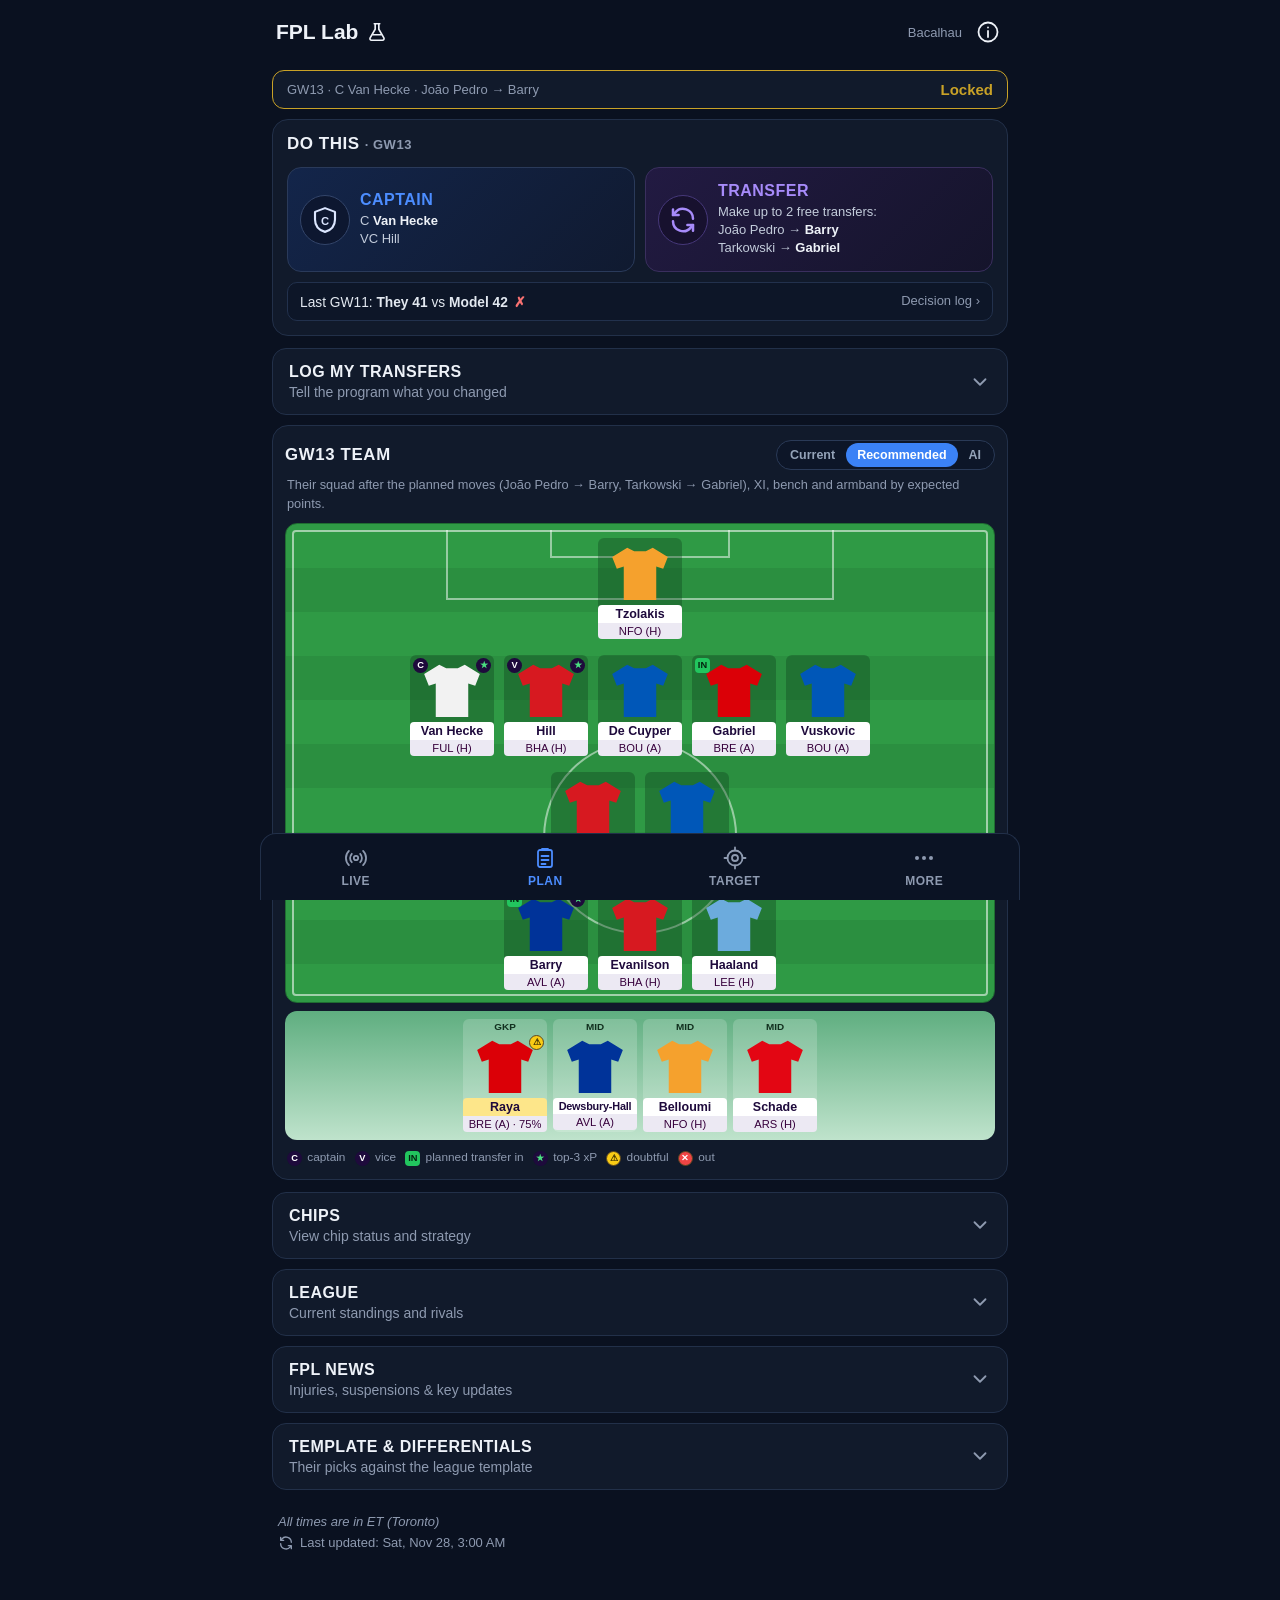
==== commit 8eeb88a9: "Refresh FPL data 2026-11-28T08:00Z" ====
--- a/bacalhau.html
+++ b/bacalhau.html
@@ -12,8 +12,8 @@
 <footer id="foot"></footer>
 <script src="dashboard-common.js?v=98f9e011"></script>
 <script src="swing.js?v=a8206ab1"></script>
-<script src="bacalhau-data.js?v=906083fa"></script>
-<script src="news.js?v=6382385e"></script>
+<script src="bacalhau-data.js?v=2064c739"></script>
+<script src="news.js?v=b06216cf"></script>
 <script src="exa-news.js?v=5fb4ed66"></script>
 <script src="bacalhau-wildcard.js?v=8e139f3d"></script>
 <script>
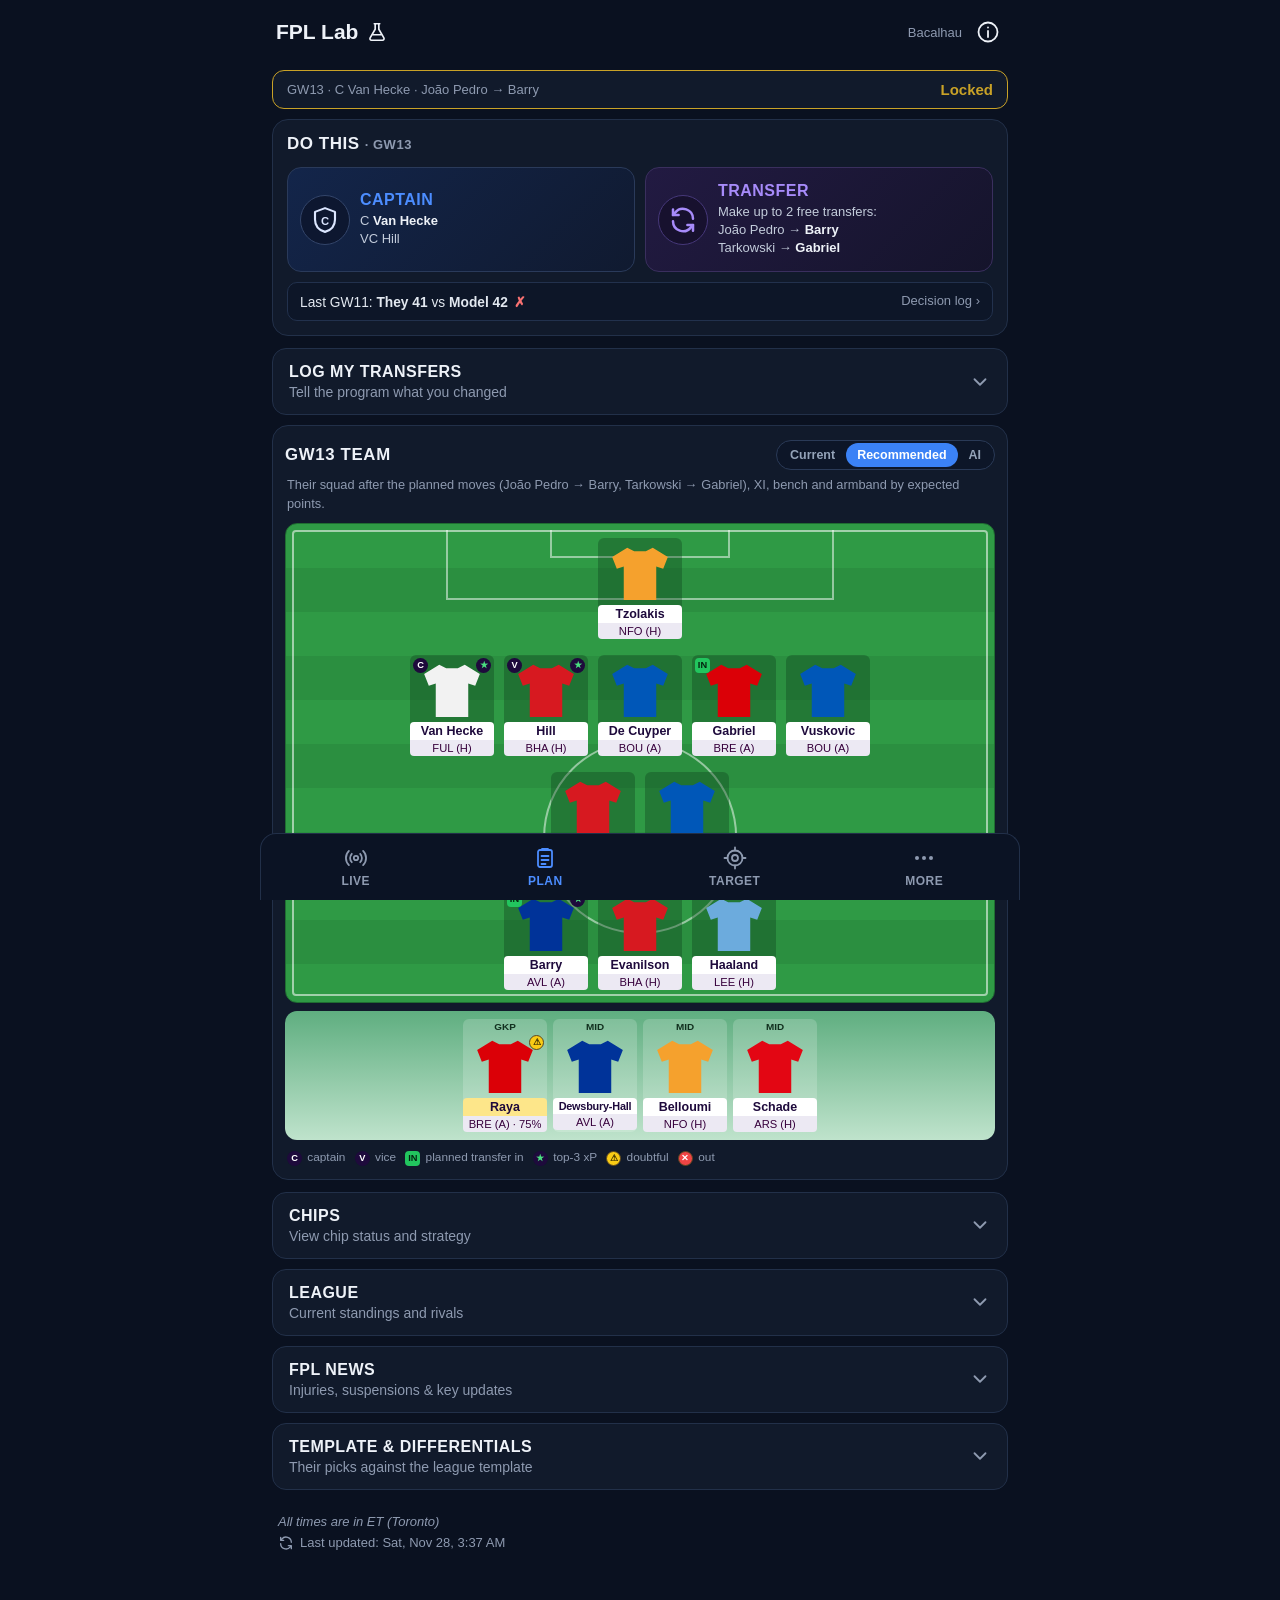
==== commit eadbd803: "Refresh FPL data 2026-11-28T08:37Z" ====
--- a/bacalhau.html
+++ b/bacalhau.html
@@ -12,8 +12,8 @@
 <footer id="foot"></footer>
 <script src="dashboard-common.js?v=98f9e011"></script>
 <script src="swing.js?v=a8206ab1"></script>
-<script src="bacalhau-data.js?v=2064c739"></script>
-<script src="news.js?v=b06216cf"></script>
+<script src="bacalhau-data.js?v=62ab168b"></script>
+<script src="news.js?v=74f3ea80"></script>
 <script src="exa-news.js?v=5fb4ed66"></script>
 <script src="bacalhau-wildcard.js?v=8e139f3d"></script>
 <script>
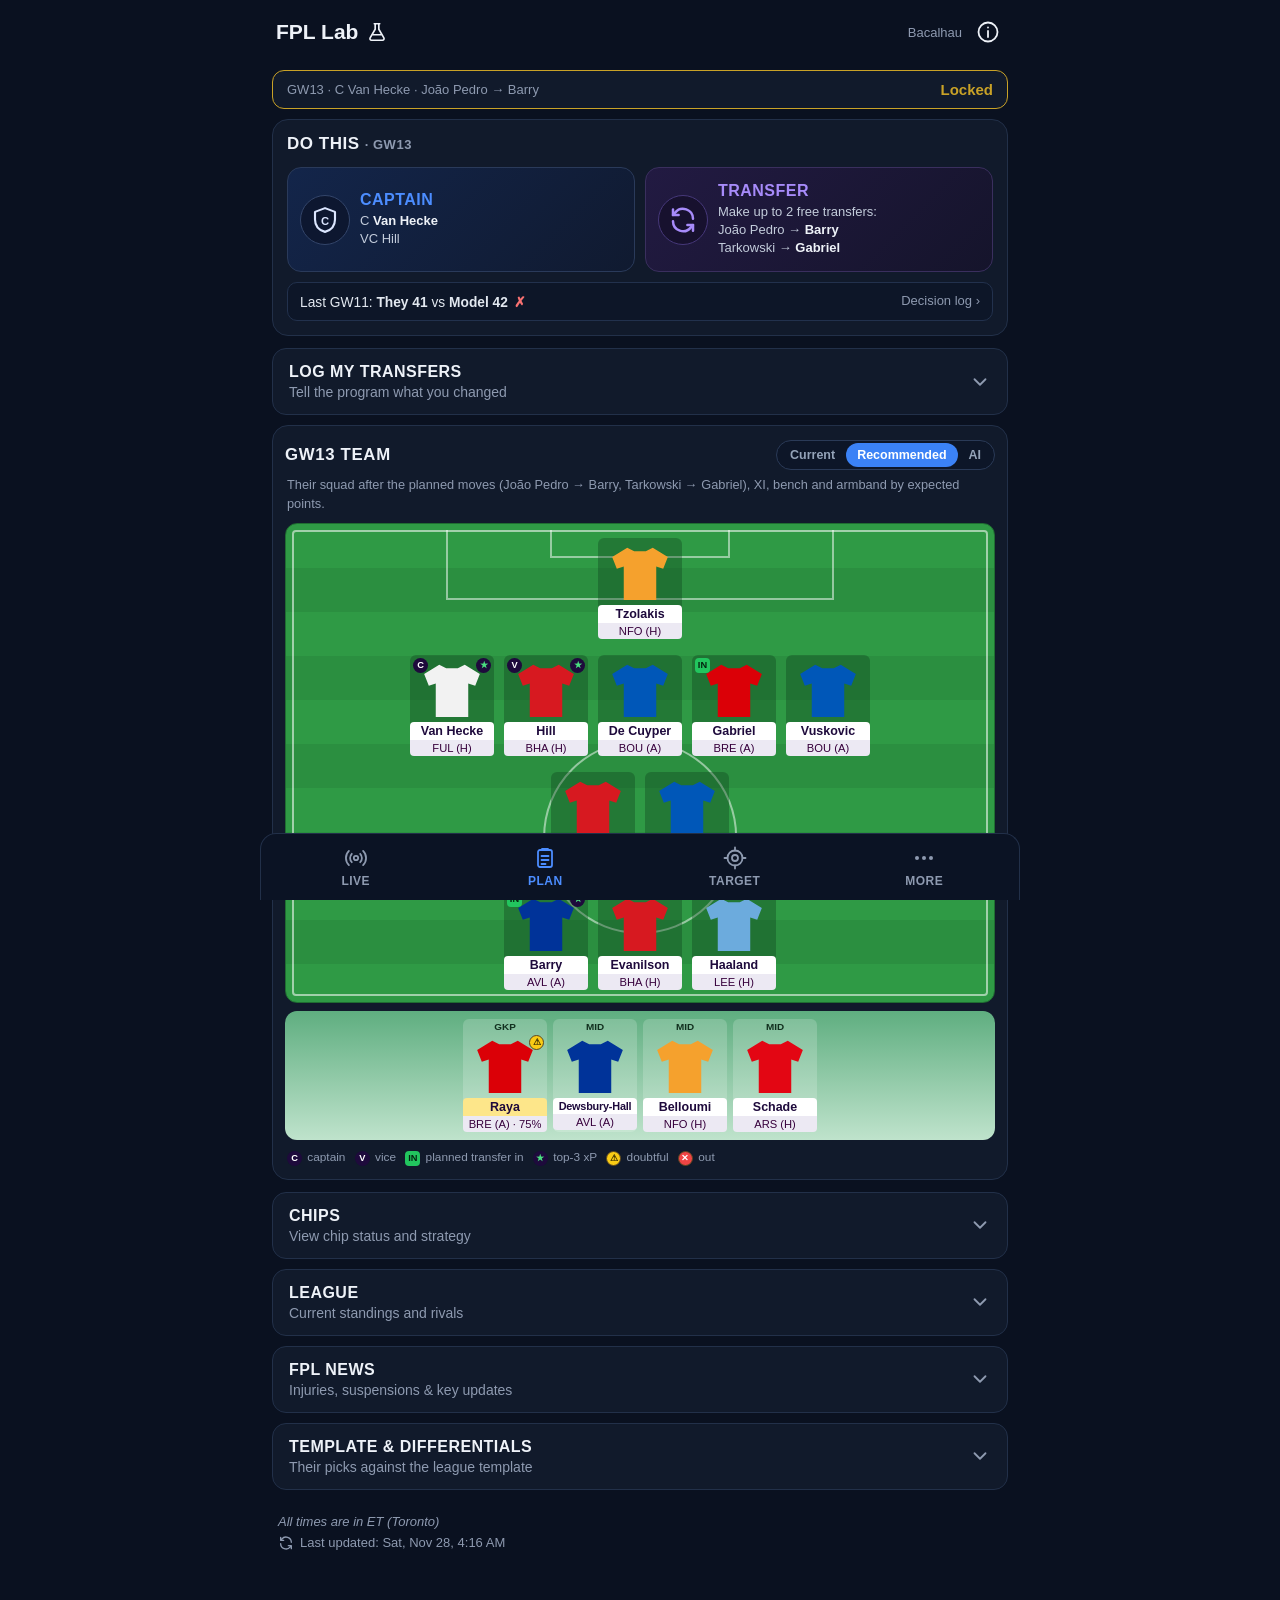
==== commit 289d9ea9: "Refresh FPL data 2026-11-28T09:16Z" ====
--- a/bacalhau.html
+++ b/bacalhau.html
@@ -12,8 +12,8 @@
 <footer id="foot"></footer>
 <script src="dashboard-common.js?v=98f9e011"></script>
 <script src="swing.js?v=a8206ab1"></script>
-<script src="bacalhau-data.js?v=62ab168b"></script>
-<script src="news.js?v=74f3ea80"></script>
+<script src="bacalhau-data.js?v=6e4d55fc"></script>
+<script src="news.js?v=27adf43f"></script>
 <script src="exa-news.js?v=5fb4ed66"></script>
 <script src="bacalhau-wildcard.js?v=8e139f3d"></script>
 <script>
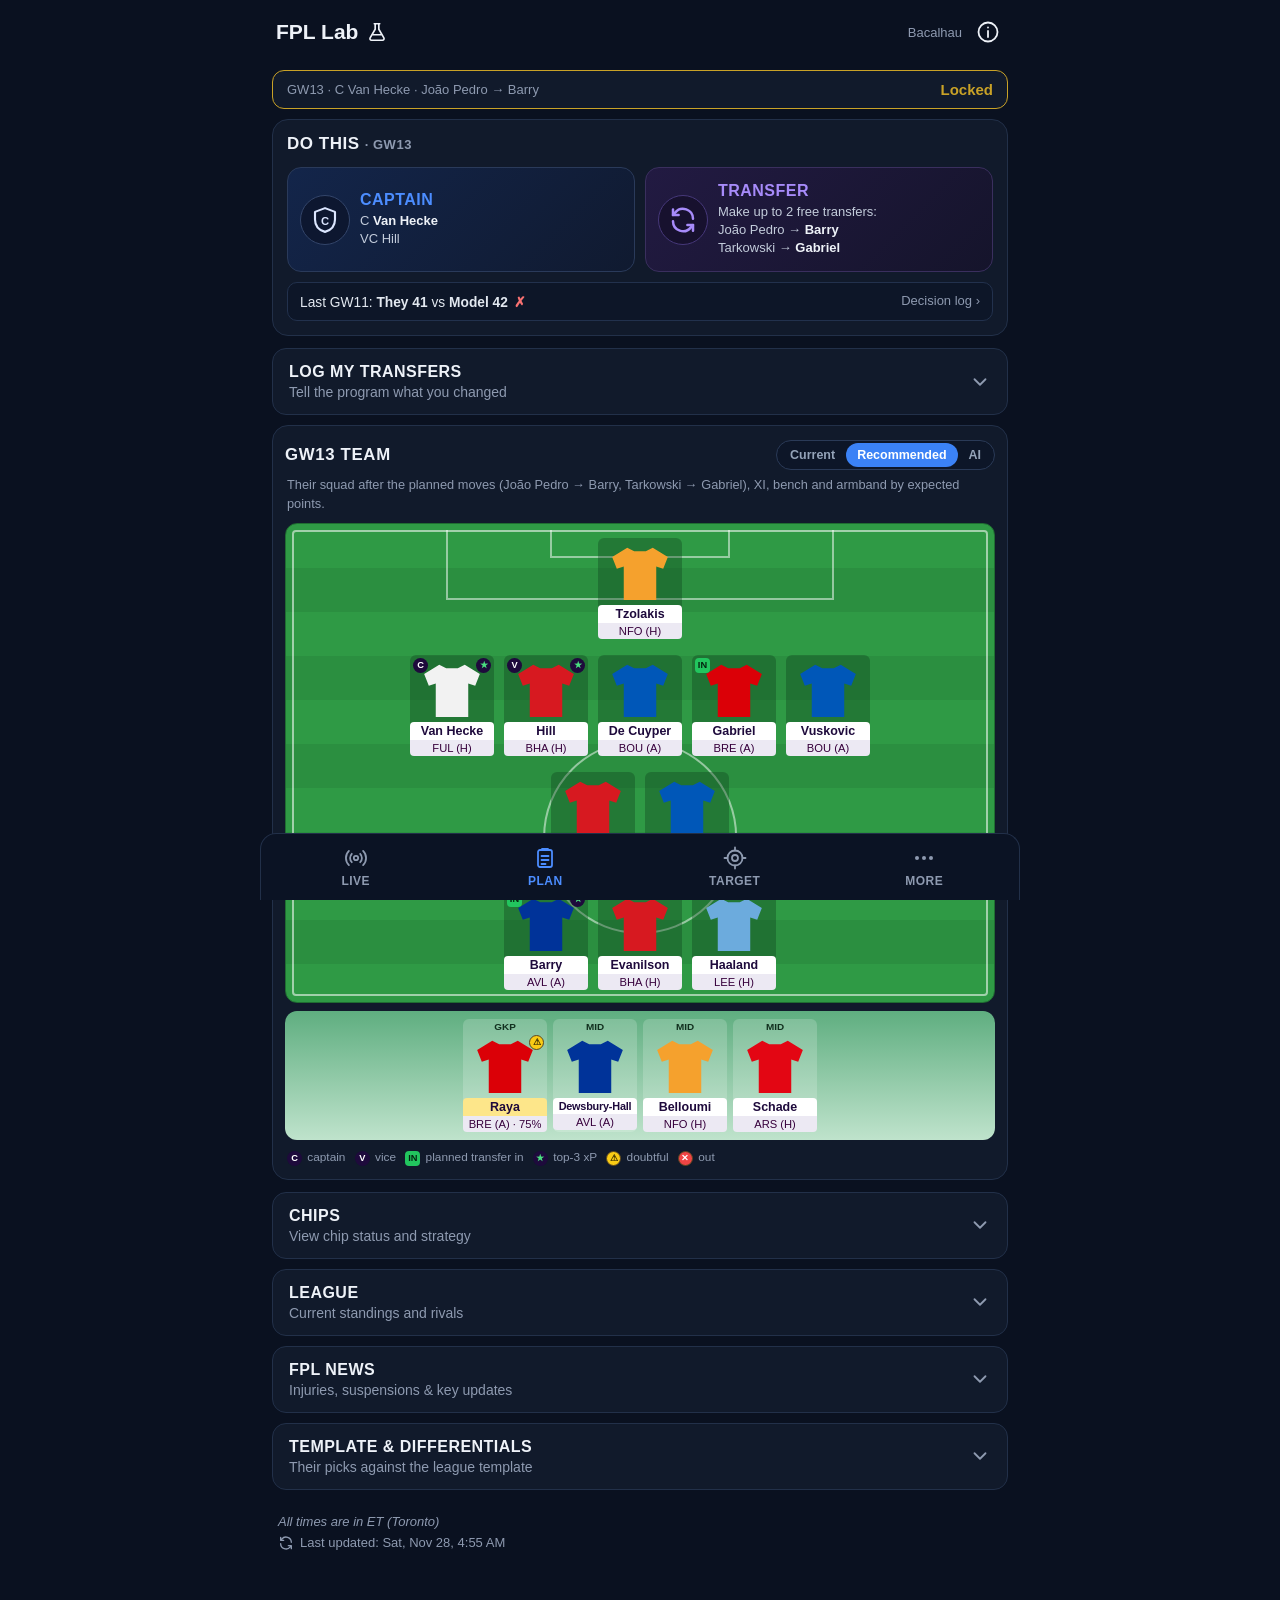
==== commit 1590b82b: "Refresh FPL data 2026-11-28T09:55Z" ====
--- a/bacalhau.html
+++ b/bacalhau.html
@@ -12,8 +12,8 @@
 <footer id="foot"></footer>
 <script src="dashboard-common.js?v=98f9e011"></script>
 <script src="swing.js?v=a8206ab1"></script>
-<script src="bacalhau-data.js?v=6e4d55fc"></script>
-<script src="news.js?v=27adf43f"></script>
+<script src="bacalhau-data.js?v=d22c992e"></script>
+<script src="news.js?v=dff01df9"></script>
 <script src="exa-news.js?v=5fb4ed66"></script>
 <script src="bacalhau-wildcard.js?v=8e139f3d"></script>
 <script>
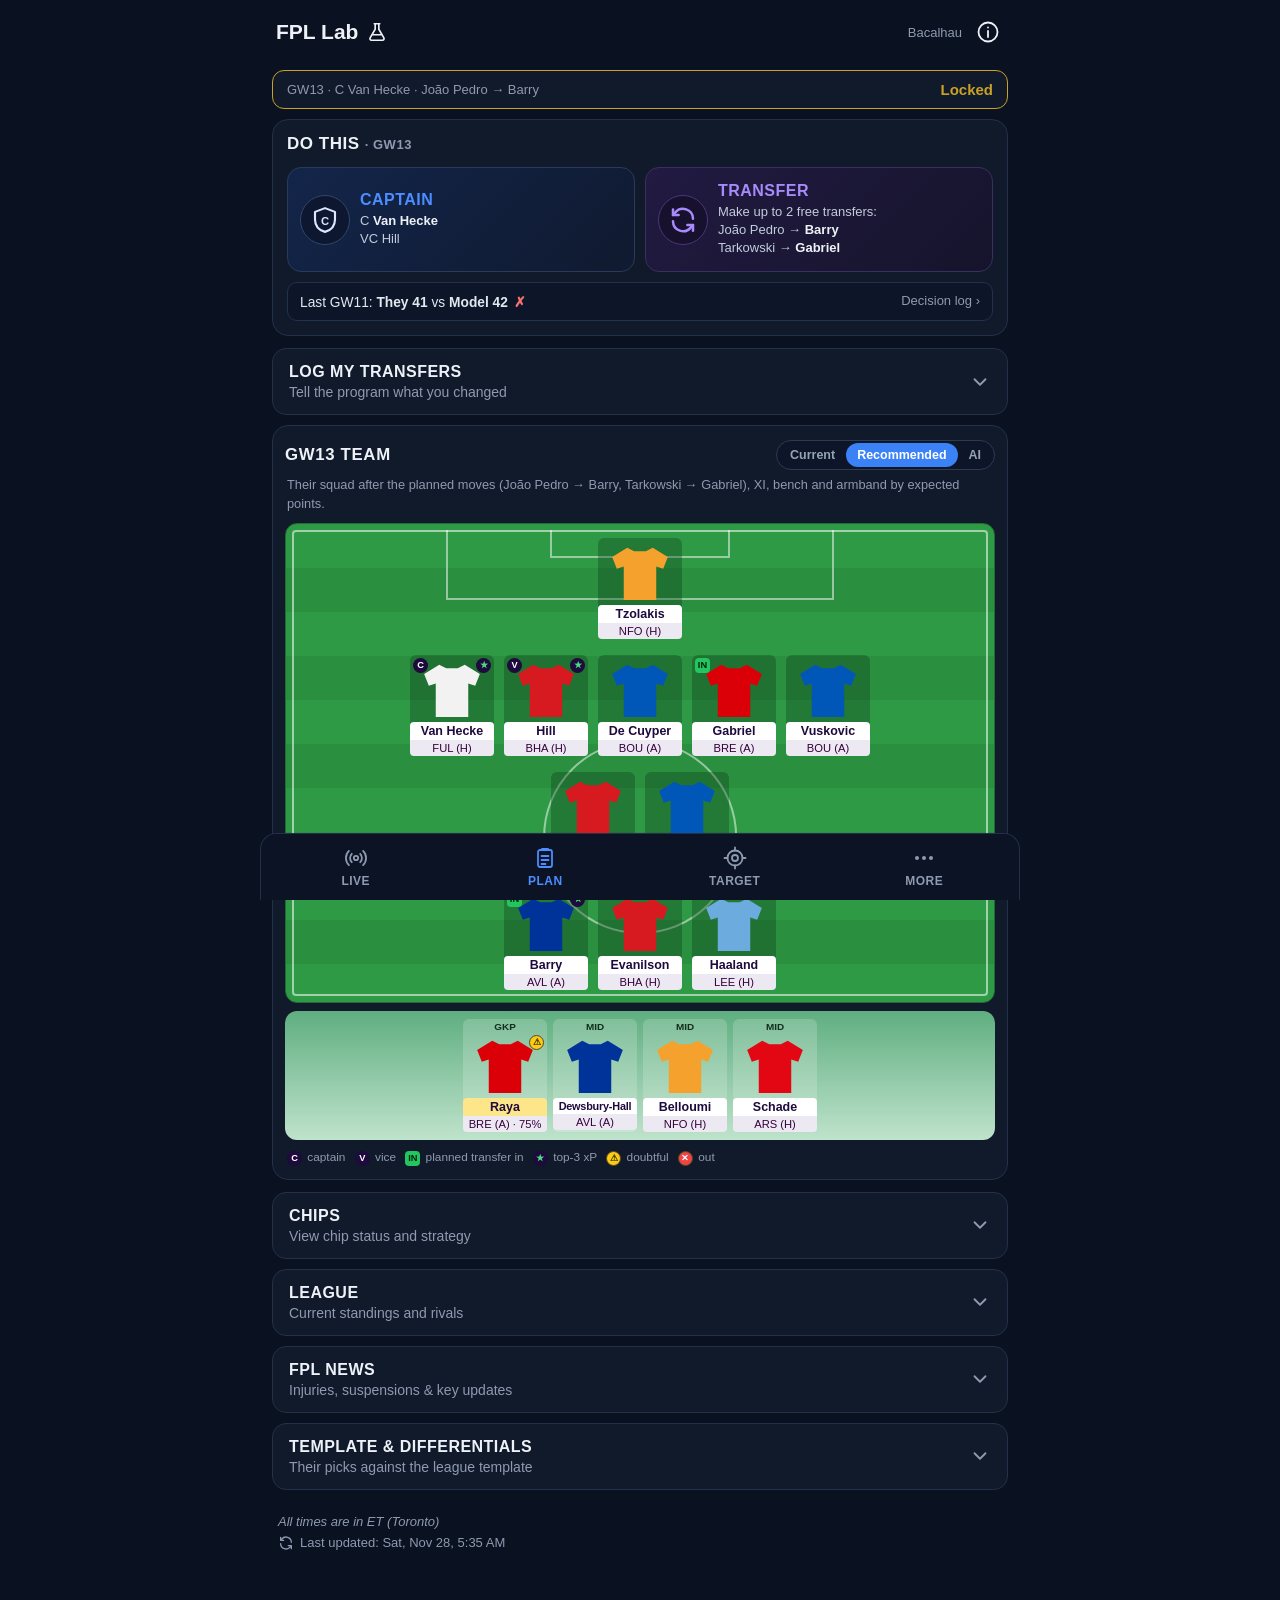
==== commit 0c990886: "Refresh FPL data 2026-11-28T10:35Z" ====
--- a/bacalhau.html
+++ b/bacalhau.html
@@ -12,8 +12,8 @@
 <footer id="foot"></footer>
 <script src="dashboard-common.js?v=98f9e011"></script>
 <script src="swing.js?v=a8206ab1"></script>
-<script src="bacalhau-data.js?v=d22c992e"></script>
-<script src="news.js?v=dff01df9"></script>
+<script src="bacalhau-data.js?v=01856e69"></script>
+<script src="news.js?v=5245fb00"></script>
 <script src="exa-news.js?v=5fb4ed66"></script>
 <script src="bacalhau-wildcard.js?v=8e139f3d"></script>
 <script>
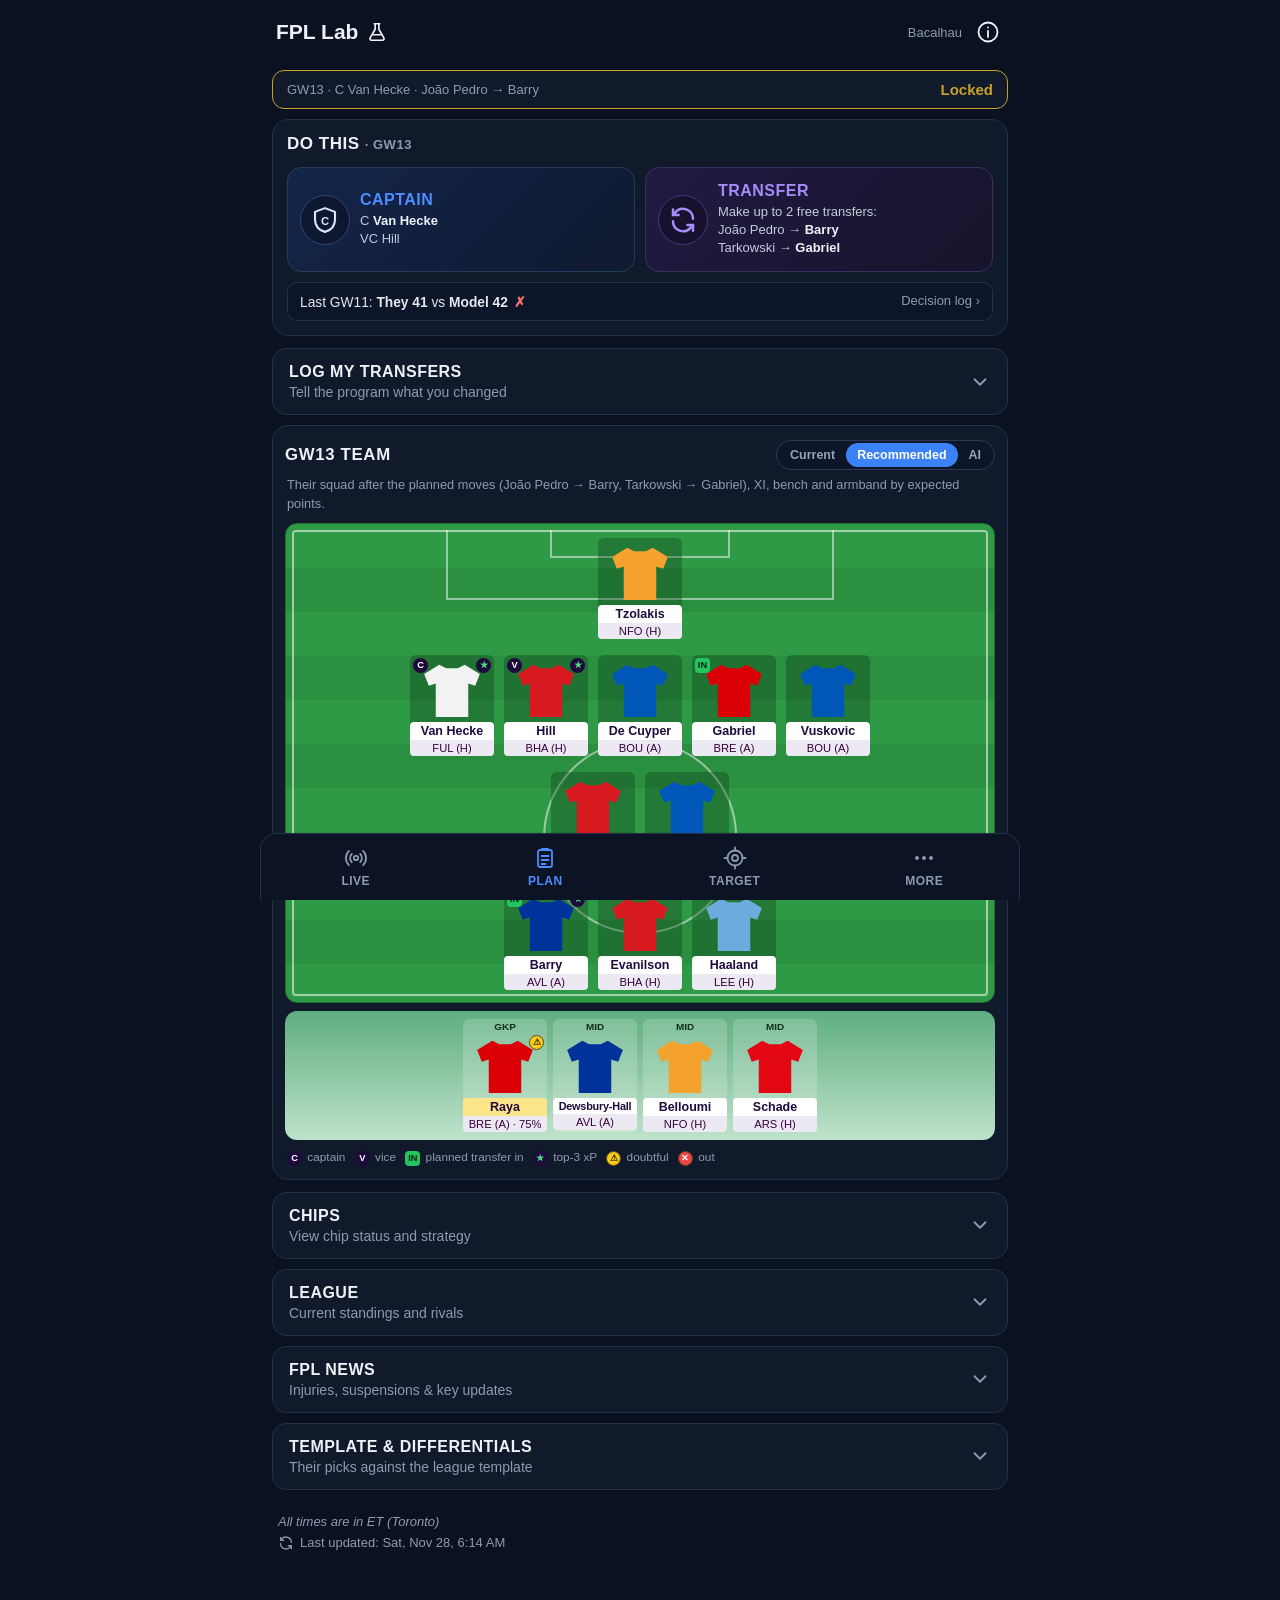
==== commit 959e9cdf: "Refresh FPL data 2026-11-28T11:14Z" ====
--- a/bacalhau.html
+++ b/bacalhau.html
@@ -12,8 +12,8 @@
 <footer id="foot"></footer>
 <script src="dashboard-common.js?v=98f9e011"></script>
 <script src="swing.js?v=a8206ab1"></script>
-<script src="bacalhau-data.js?v=01856e69"></script>
-<script src="news.js?v=5245fb00"></script>
+<script src="bacalhau-data.js?v=78754cc2"></script>
+<script src="news.js?v=9a6b2a43"></script>
 <script src="exa-news.js?v=5fb4ed66"></script>
 <script src="bacalhau-wildcard.js?v=8e139f3d"></script>
 <script>
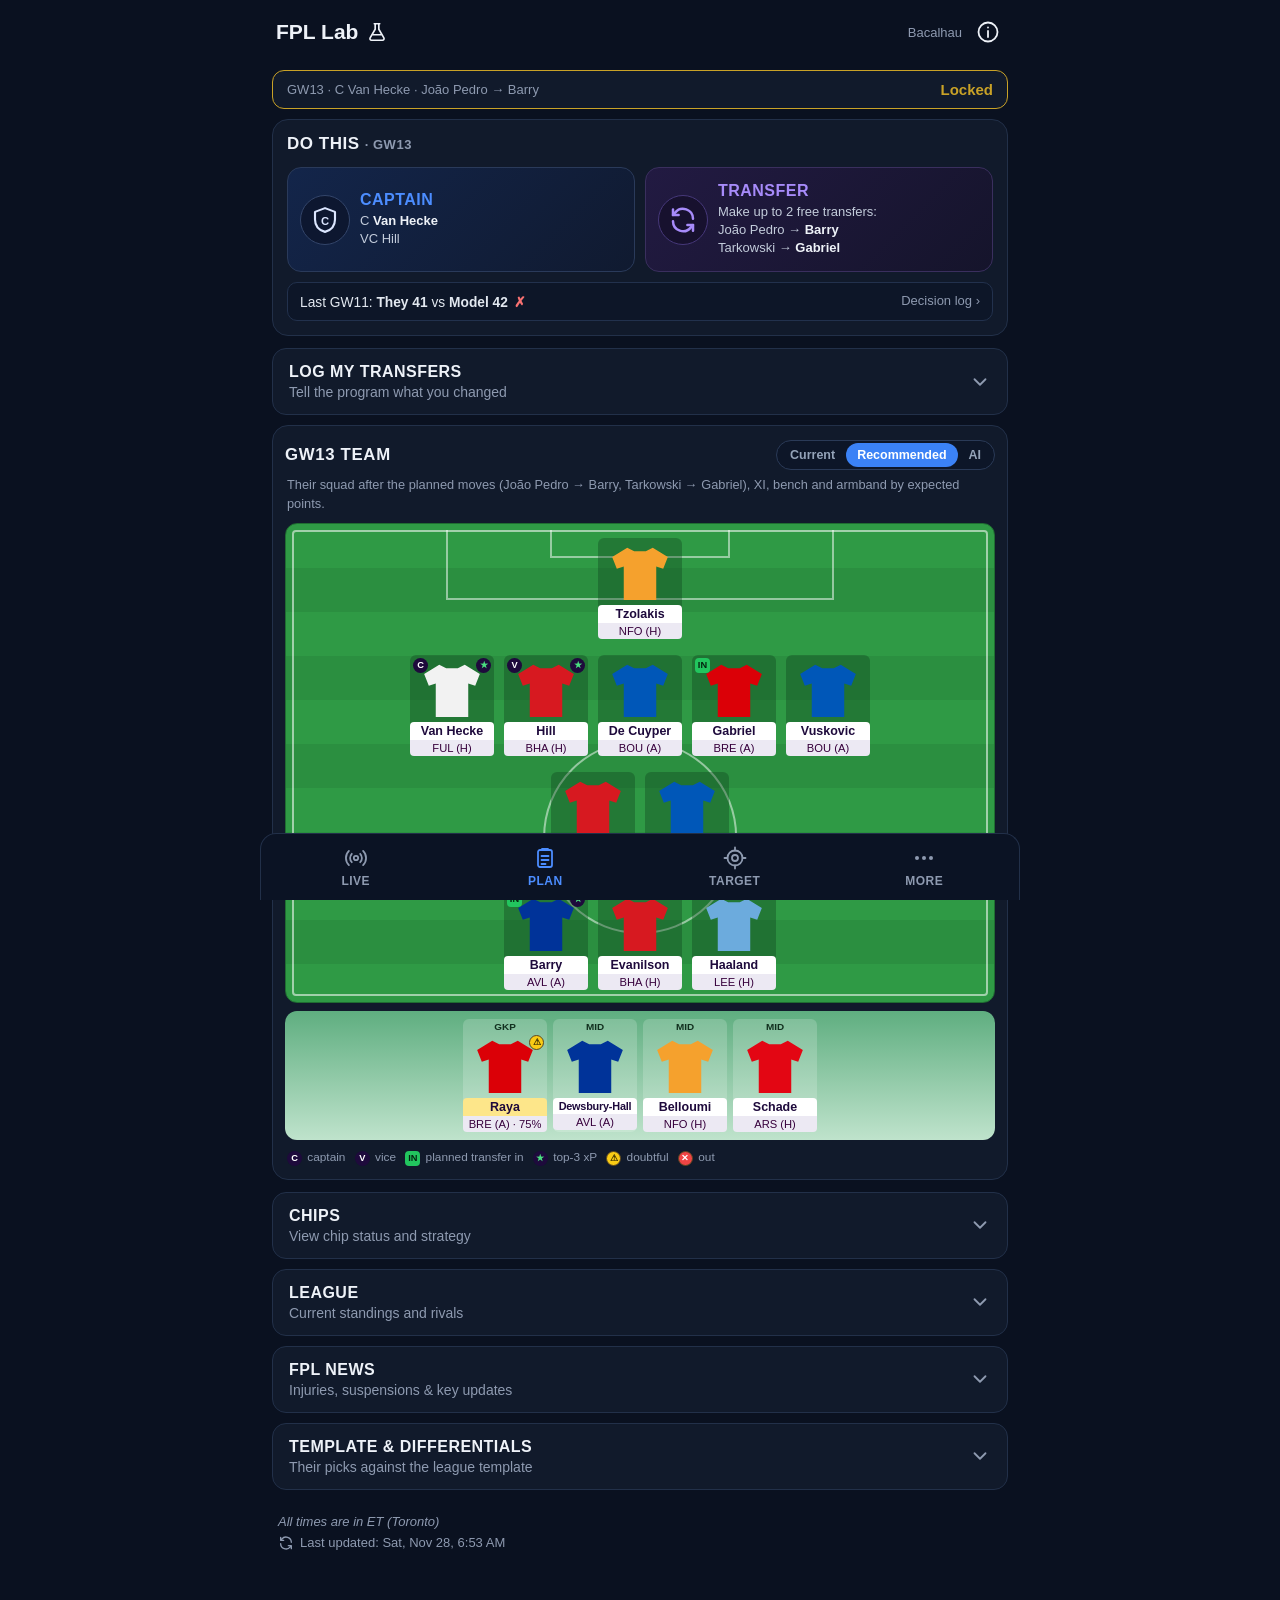
==== commit 2f867881: "Refresh FPL data 2026-11-28T11:53Z" ====
--- a/bacalhau.html
+++ b/bacalhau.html
@@ -12,8 +12,8 @@
 <footer id="foot"></footer>
 <script src="dashboard-common.js?v=98f9e011"></script>
 <script src="swing.js?v=a8206ab1"></script>
-<script src="bacalhau-data.js?v=78754cc2"></script>
-<script src="news.js?v=9a6b2a43"></script>
+<script src="bacalhau-data.js?v=f5955e46"></script>
+<script src="news.js?v=74a55a74"></script>
 <script src="exa-news.js?v=5fb4ed66"></script>
 <script src="bacalhau-wildcard.js?v=8e139f3d"></script>
 <script>
